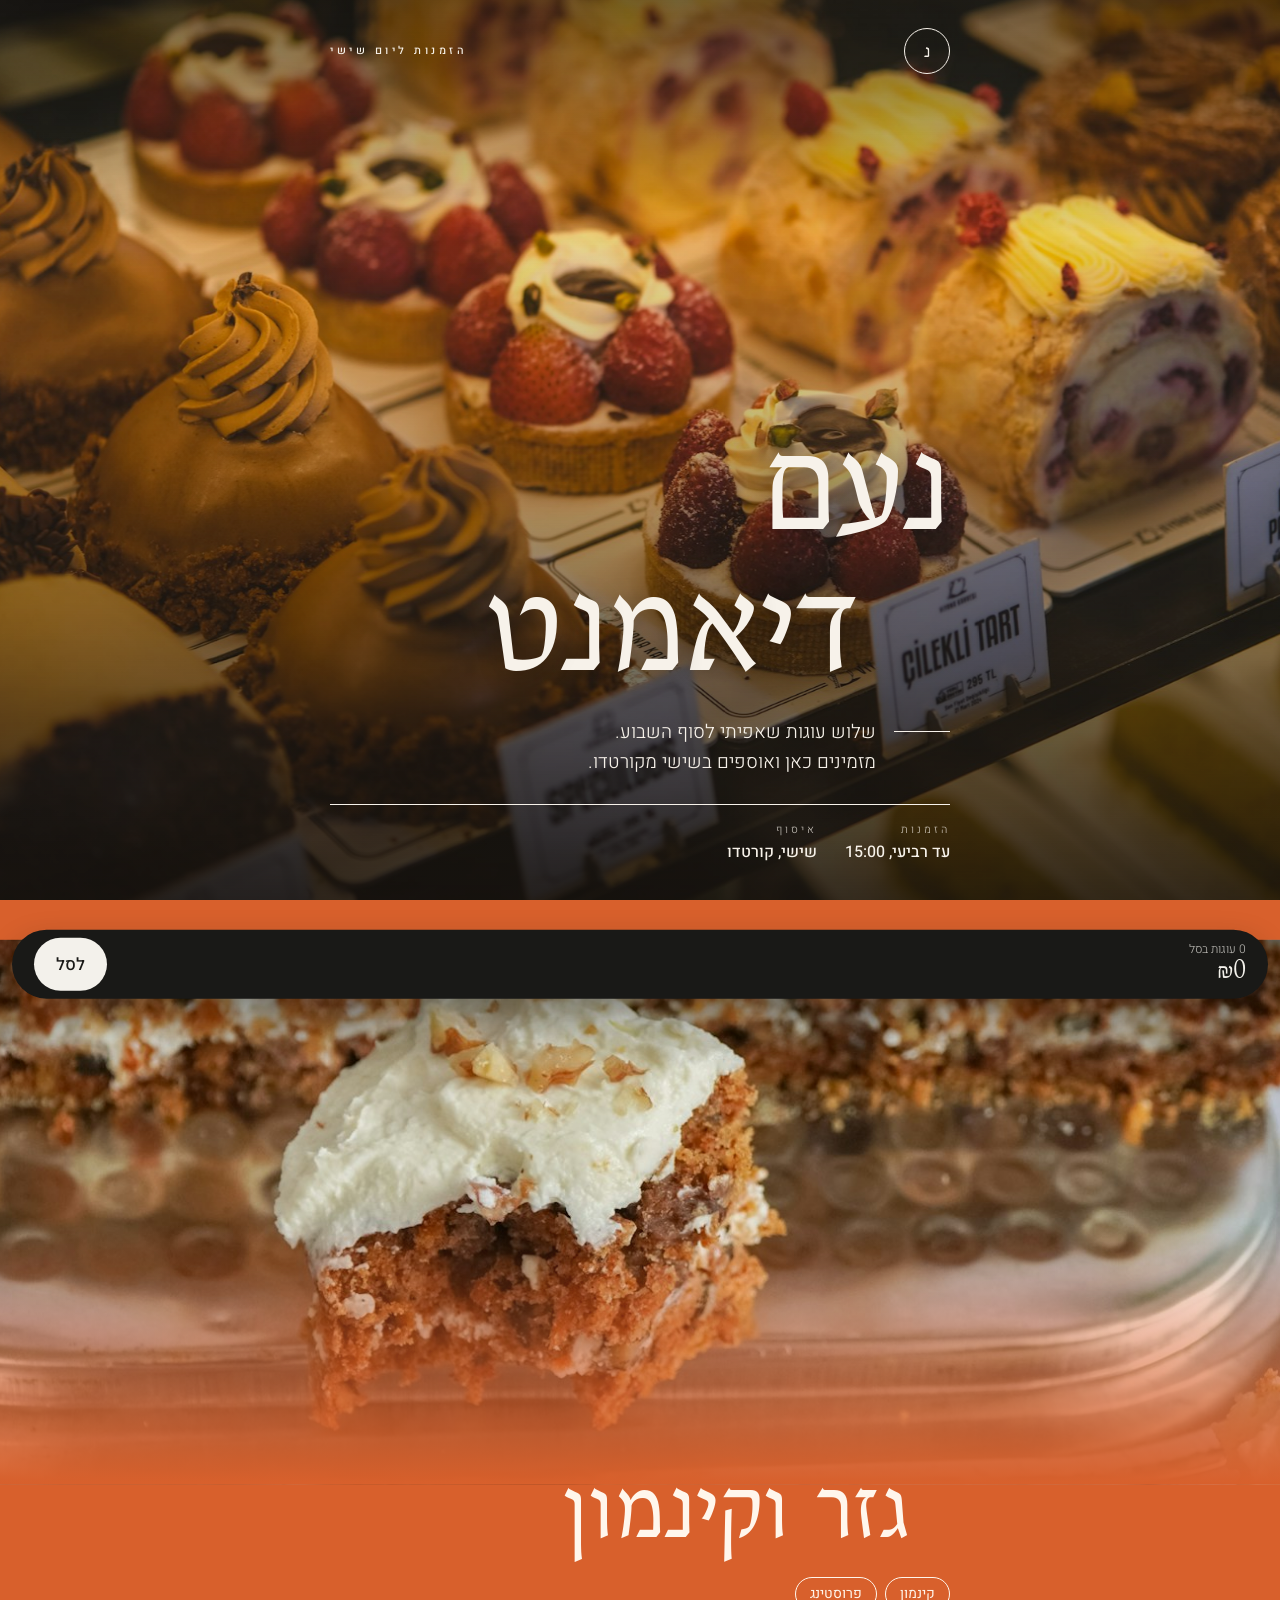
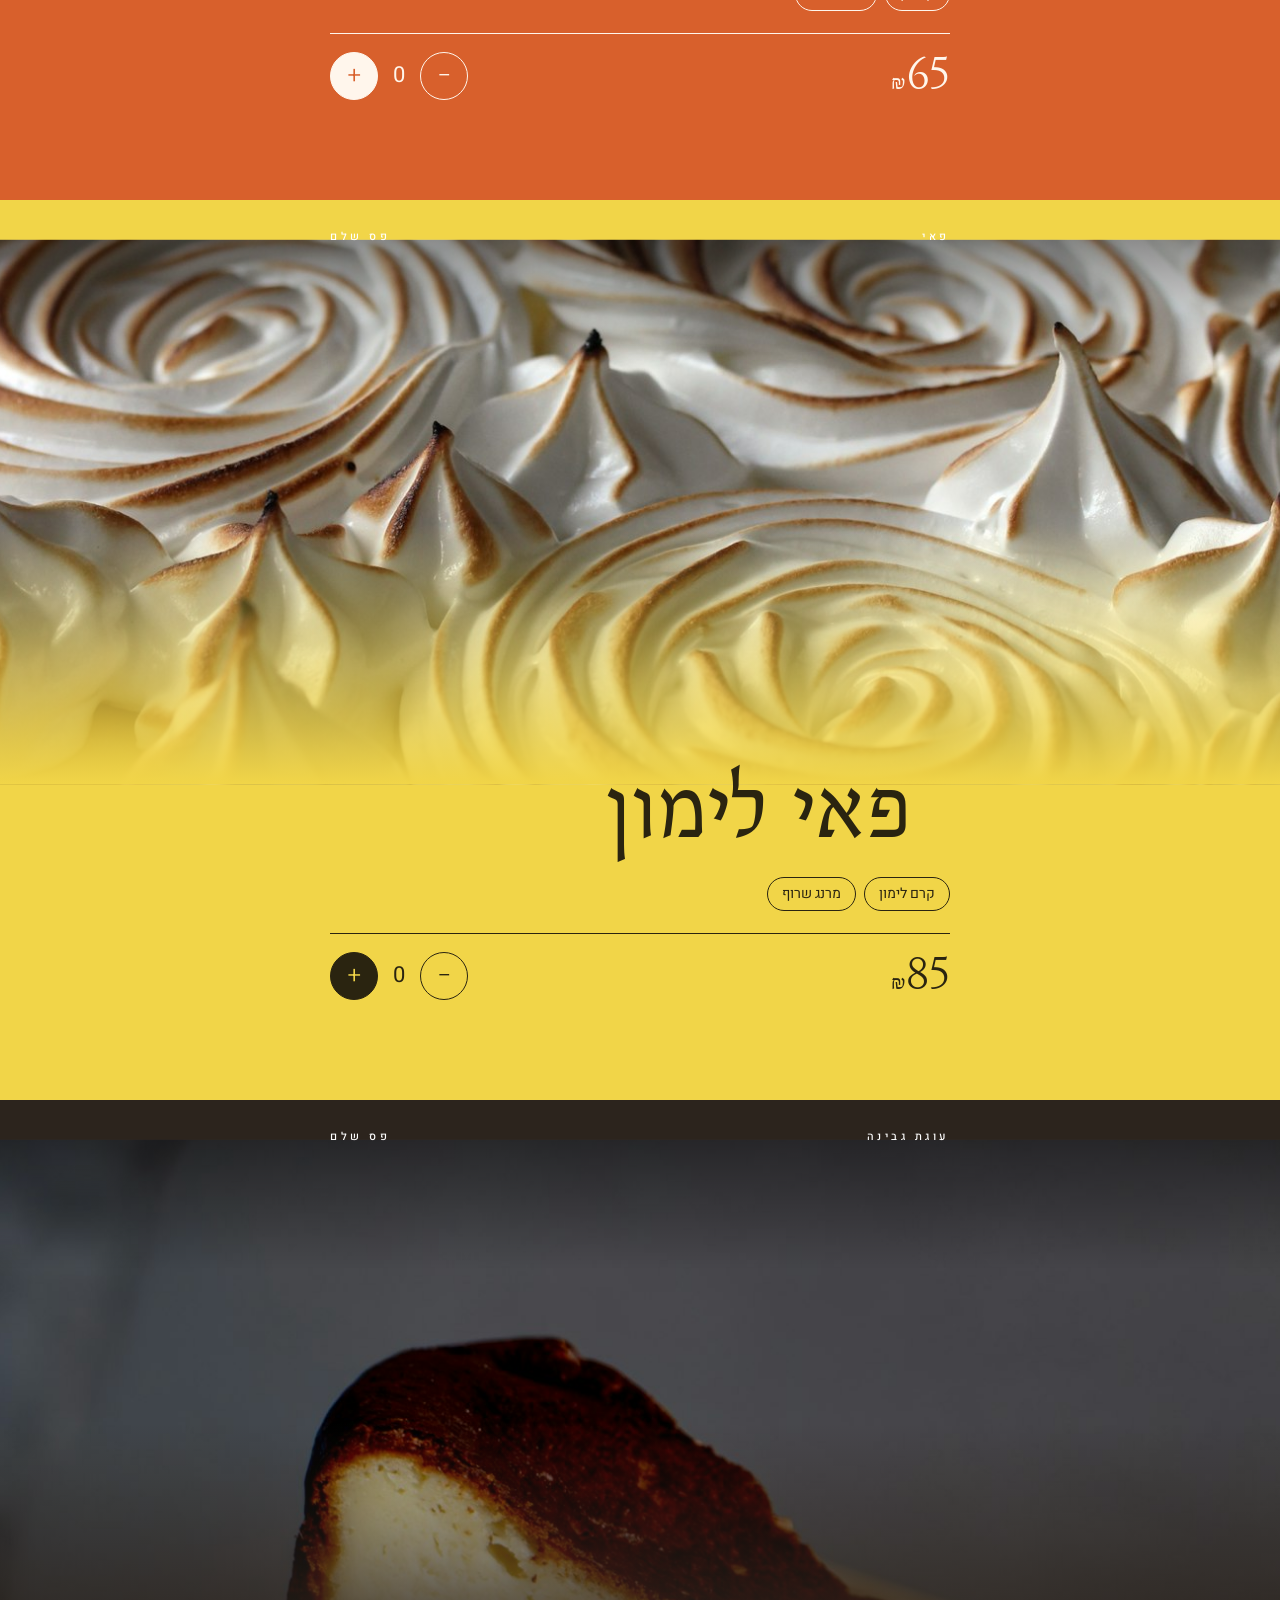
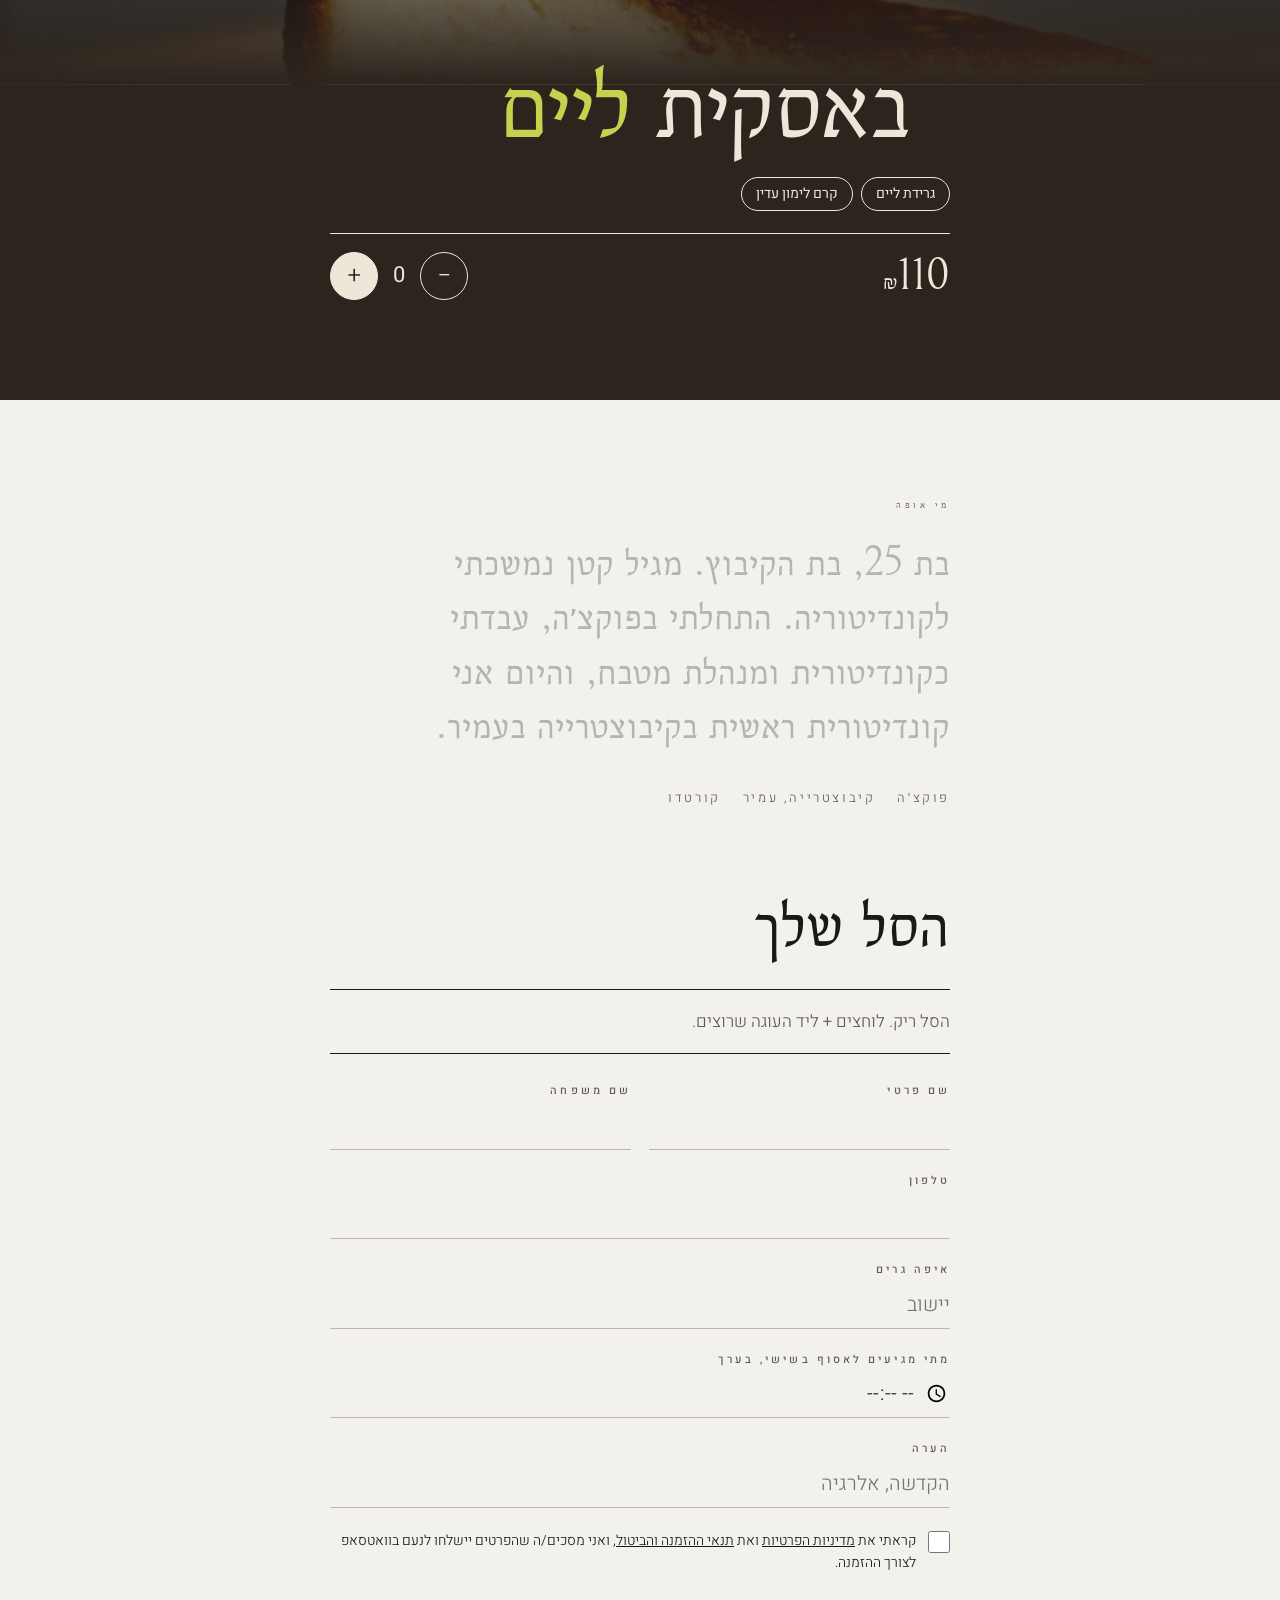
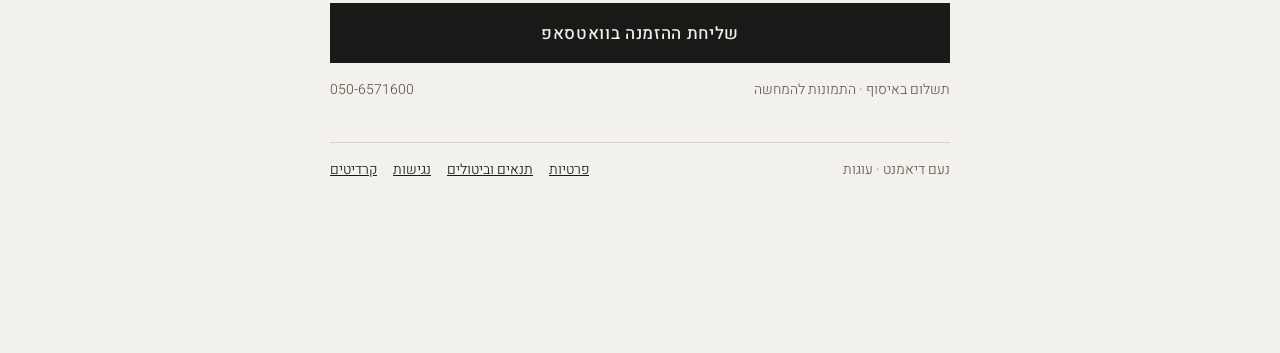
==== noam/index.html @ 09fce979 "Noam page: remove allergen line from the bottom Co-Authored-By: Claude Opus 5.5 <noreply@anthropic.c" ====
<!doctype html>
<html lang="he" dir="rtl">
<head>
<meta charset="utf-8">
<meta name="viewport" content="width=device-width,initial-scale=1,viewport-fit=cover">
<meta name="theme-color" content="#1e1a16">
<meta name="description" content="שלוש עוגות של נעם דיאמנט. מזמינים עד רביעי ב־15:00, אוספים בשישי מקורטדו.">
<meta property="og:title" content="נעם דיאמנט · הזמנות ליום שישי">
<meta property="og:description" content="שלוש עוגות. מזמינים עד רביעי ב־15:00, אוספים בשישי מקורטדו.">
<meta property="og:image" content="https://shahar1987.github.io/kvutzot/noam/og.jpg?v=2">
<meta property="og:type" content="website">
<meta property="og:locale" content="he_IL">
<title>נעם דיאמנט עוגות</title>
<link rel="stylesheet" href="fonts/fonts.css">
<style>
html,body{margin:0}
/* layout: four full-screen colour fields, one per cake, that stack over each other on scroll; a quiet paper frame around them */
:root{
  --paper:#f3f1eb; --ink:#191917; --soft:#5f5b54;
  --carrot:#d8602c; --cinnamon:#7b4127; --lemon:#f1d548; --basque:#2c241d; --lime:#c3d34f;
  --display:"Bellefair","Frank Ruhl Libre",Georgia,serif;
  --text:"Heebo","Assistant",system-ui,sans-serif;
  color-scheme:light;
}
*{box-sizing:border-box}
body{margin:0;background:var(--paper);color:var(--ink);font-family:var(--text);font-weight:300;font-size:17px;line-height:1.6;overflow-x:hidden}
.pad{padding-left:max(22px,env(safe-area-inset-left,0px));padding-right:max(22px,env(safe-area-inset-right,0px))}
.in{max-width:620px;margin:0 auto}
h1,h2,h3{font-family:var(--display);font-weight:400;margin:0;text-wrap:balance}
.label{font-size:11px;letter-spacing:.32em;font-weight:500}

/* top */
.top{display:flex;justify-content:space-between;align-items:center;padding-block:22px}
.mark{width:46px;height:46px;border-radius:50%;border:1px solid currentColor;display:grid;place-items:center;font-family:var(--display);font-size:22px;line-height:1;transform:rotate(calc(var(--hp,0)*-120deg))}

/* hero: full-screen vitrine photo that slowly zooms and darkens while the cakes slide over it */
.hero-wrap{position:sticky;top:0;height:100svh;overflow:hidden;background:#1e1a16;color:#f7f2ea}
.hero-bg{position:absolute;inset:0;background-size:cover;background-position:center;transform:scale(calc(1.06 + var(--hp,0)*.14));filter:brightness(calc(.92 - var(--hp,0)*.45))}
.hero-wrap::after{content:"";position:absolute;inset:0;background:linear-gradient(180deg,rgba(20,16,12,.55) 0,rgba(20,16,12,0) 26%,rgba(20,16,12,.15) 45%,rgba(20,16,12,.85) 100%)}
.hero-in{position:relative;z-index:1;height:100%;display:flex;flex-direction:column;justify-content:space-between;padding-block:max(6px,env(safe-area-inset-top,0px)) 34px}
.hero-in .in{width:100%}
.js .hero-bg{animation:settle 2.2s cubic-bezier(.2,.7,.1,1) both}
@keyframes settle{from{opacity:0}to{opacity:1}}
.hero{display:grid;gap:26px}
.name{text-shadow:0 2px 24px rgba(0,0,0,.3);font-size:clamp(84px,27vw,168px);line-height:.84;letter-spacing:-.02em}
.name>span{display:block}
.name>span:last-child{padding-right:.55em}
.js .name i{display:inline-block;font-style:normal;animation:rise 1s cubic-bezier(.2,.7,.1,1) both;animation-delay:calc(var(--i)*60ms + 150ms)}
@keyframes rise{from{transform:translateY(.5em);opacity:0}to{transform:none;opacity:1}}
.lede{display:grid;grid-template-columns:auto 1fr;gap:18px;align-items:start}
.lede .line{width:56px;height:1px;background:currentColor;margin-top:14px;transform-origin:right;transform:scaleX(calc(1 - var(--hp,0)))}
.lede p{margin:0;font-size:19px;max-width:28ch}
.facts{display:flex;gap:28px;flex-wrap:wrap;border-top:1px solid currentColor;padding-top:16px}
.facts div{display:grid;gap:2px}
.facts b{font-weight:500;font-size:16px}
.facts span{font-size:11px;letter-spacing:.28em;opacity:.75}

/* cake fields */
.field{position:sticky;top:0;min-height:100svh;overflow:hidden;display:flex;flex-direction:column;justify-content:flex-start;padding-block:max(28px,env(safe-area-inset-top,0px)) calc(100px + env(safe-area-inset-bottom,0px));color:var(--fg);background:var(--bg)}
.field .in{width:100%;position:relative;z-index:1}
.f1{--bg:var(--carrot);--fg:#fff6ec;--shape:#e98a4f}
.f2{--bg:var(--cinnamon);--fg:#f6e7d9;--shape:#93573a}
.f3{--bg:var(--lemon);--fg:#2a2410;--shape:#f7e47e}
.f4{--bg:var(--basque);--fg:#efe6da;--shape:#3c3128;--hi:var(--lime)}
.f-photo{position:absolute;inset:0 0 auto 0;height:56%;background-size:cover;background-position:center;transform:translateY(calc((1 - var(--sp,1))*60px)) scale(1.08)}
.f-photo::before{content:"";position:absolute;inset:0;background:linear-gradient(180deg,rgba(0,0,0,.45) 0,transparent 24%,transparent 52%,var(--bg) 100%)}
.disc{display:none;position:absolute;z-index:0;width:min(150vw,900px);aspect-ratio:1;border-radius:50%;left:-38%;bottom:-40%;
  background:conic-gradient(from calc(var(--sp,0)*90deg),var(--bg) 0 38deg,var(--shape) 0 360deg);transform:rotate(calc(var(--sp,0)*-40deg))}
.f-head{display:flex;justify-content:space-between;align-items:baseline}
.f-head .label{color:#fff}
.f-body{display:grid;gap:22px;margin-top:auto;padding-bottom:22px}
.f-body h3{font-size:clamp(58px,17vw,108px);line-height:.9;letter-spacing:-.015em;transform:translateX(calc((1 - var(--sp,1))*-40px))}
.f-body h3 em{font-style:normal;color:var(--hi,inherit)}
.tags{display:flex;flex-wrap:wrap;gap:8px;list-style:none;padding:0;margin:0}
.tags li{border:1px solid currentColor;border-radius:999px;padding:5px 14px;font-size:14px;font-weight:400}
.f-foot{display:flex;justify-content:space-between;align-items:center;gap:16px;border-top:1px solid currentColor;padding-top:18px}
.price{font-family:var(--display);font-size:46px;line-height:1;font-variant-numeric:tabular-nums}
.price small{font-size:.5em;margin-left:2px}
.qty{display:flex;align-items:center;gap:6px}
.qty button{width:48px;height:48px;border-radius:50%;border:1px solid currentColor;background:transparent;color:inherit;font:300 24px/1 var(--text);cursor:pointer;transition:transform .15s}
.qty button:active{transform:scale(.92)}
.qty button.add{background:var(--fg);color:var(--bg);border-color:var(--fg)}
.qty output{min-width:30px;text-align:center;font-size:22px;font-weight:400;font-variant-numeric:tabular-nums}

/* about */
.about{position:relative;z-index:2;background:var(--paper);padding-block:96px 40px}
.about .label{color:var(--soft)}
.about p{font-family:var(--display);font-size:clamp(28px,7.6vw,42px);line-height:1.3;margin:22px 0 0}
.about .w{opacity:var(--o,1);transition:opacity .2s}
.places{display:flex;flex-wrap:wrap;gap:6px 22px;margin-top:34px;font-size:13px;letter-spacing:.2em;color:var(--soft)}

/* order */
.order{position:relative;z-index:2;background:var(--paper);padding-block:40px 170px}
.order h2{font-size:clamp(44px,12vw,72px);line-height:1}
.receipt{margin:28px 0;border-top:1px solid var(--ink);border-bottom:1px solid var(--ink);padding-block:10px;display:grid}
.receipt .r{display:flex;justify-content:space-between;padding-block:8px;font-variant-numeric:tabular-nums}
.receipt .empty{color:var(--soft);padding-block:8px}
.receipt .tot{border-top:1px dashed #bcb7ad;margin-top:6px;padding-top:12px;font-weight:500}
.fields{display:grid;gap:22px}
.fields label{display:grid;gap:2px;font-size:11px;letter-spacing:.28em;color:var(--soft);font-weight:500}
.fields input{height:48px;border:0;border-bottom:1px solid #bcb7ad;background:none;font:300 20px var(--text);color:var(--ink);padding:0;border-radius:0}
.fields input:focus{outline:none;border-bottom-color:var(--ink)}
.two{display:grid;grid-template-columns:1fr 1fr;gap:18px}
.two label{min-width:0}.two input{width:100%}
.fields input[type=tel],.fields input[type=time]{text-align:right}
.fields input.bad{border-bottom-color:#b3261e}
.fields label.ok{display:flex;gap:12px;align-items:flex-start;letter-spacing:0;font-size:14px;font-weight:300;color:var(--ink);line-height:1.55}
.fields label.ok input{width:22px;height:22px;margin:1px 0 0;flex:none;accent-color:var(--ink)}
.fields label.ok.bad span{color:#b3261e}
.fields label.ok a{color:inherit}
.err{margin:22px 0 0;color:#b3261e;font-size:15px;font-weight:400}
.receipt .r{align-items:center;gap:12px}
.receipt .r .nm{flex:1}
.mini{display:flex;align-items:center;gap:2px}
.mini button{width:36px;height:36px;border-radius:50%;border:1px solid #bcb7ad;background:none;color:var(--ink);font:300 18px/1 var(--text);cursor:pointer}
.mini span{min-width:22px;text-align:center}
.receipt .r .ln{min-width:52px;text-align:left}
.cta{margin-top:30px;display:flex;align-items:center;justify-content:center;height:60px;background:var(--ink);color:var(--paper);text-decoration:none;font-weight:500;font-size:17px;letter-spacing:.04em}
.fine{margin-top:16px;font-size:14px;color:var(--soft);display:flex;justify-content:space-between;gap:12px;flex-wrap:wrap}

.legal{margin-top:40px;padding-top:16px;border-top:1px solid #d6d2c9;display:flex;flex-wrap:wrap;justify-content:space-between;gap:10px;font-size:14px;color:var(--soft)}
.legal nav{display:flex;flex-wrap:wrap;gap:4px 16px}
.legal a{color:var(--ink);min-height:24px}
/* floating bar */
.bar{position:fixed;z-index:5;left:max(12px,env(safe-area-inset-left,0px));right:max(12px,env(safe-area-inset-right,0px));bottom:calc(12px + env(safe-area-inset-bottom,0px));
  background:var(--ink);color:var(--paper);border-radius:999px;display:flex;align-items:center;justify-content:space-between;padding:8px 8px 8px 22px;
  transform:translateY(160%);transition:transform .5s cubic-bezier(.2,.7,.1,1);box-shadow:0 12px 30px rgba(25,25,23,.25)}
.bar.on{transform:none}
.bar .s{display:grid;line-height:1.15;padding-right:14px}
.bar .s small{font-size:12px;opacity:.7}
.bar .s b{font-family:var(--display);font-weight:400;font-size:26px;font-variant-numeric:tabular-nums}
.bar a{background:var(--paper);color:var(--ink);text-decoration:none;font-weight:500;padding:13px 22px;border-radius:999px}
button:focus-visible,input:focus-visible,a:focus-visible{outline:2px solid currentColor;outline-offset:3px}
@media (prefers-reduced-motion:reduce){
  .js .name i,.js .hero-bg{animation:none}.mark,.hero-bg,.f-photo,.f-body h3,.lede .line{transform:none!important}.about .w{opacity:1!important}.bar{transition:none}
}
</style>

</head>
<body>
<header class="hero-wrap">
  <div class="hero-bg" role="img" aria-label="ויטרינה של עוגות" style="background-image:url('img/vitrine.jpg')"></div>
  <div class="pad hero-in">
    <div class="in top"><span class="mark" aria-hidden="true">נ</span><span class="label">הזמנות ליום שישי</span></div>
    <div class="in hero">
      <h1 class="name" aria-label="נעם דיאמנט"><span aria-hidden="true">נעם</span><span aria-hidden="true">דיאמנט</span></h1>
      <div class="lede"><span class="line"></span><p>שלוש עוגות שאפיתי לסוף השבוע. מזמינים כאן ואוספים בשישי מקורטדו.</p></div>
      <div class="facts">
        <div><span>הזמנות</span><b>עד רביעי, 15:00</b></div>
        <div><span>איסוף</span><b>שישי, קורטדו</b></div>
      </div>
    </div>
  </div>
</header>

<main id="cakes"></main>

<section class="about pad" aria-labelledby="ah">
  <div class="in">
    <h2 class="label" id="ah">מי אופה</h2>
    <p id="bio">בת 25, בת הקיבוץ. מגיל קטן נמשכתי לקונדיטוריה. התחלתי בפוקצ׳ה, עבדתי כקונדיטורית ומנהלת מטבח, והיום אני קונדיטורית ראשית בקיבוצטרייה בעמיר.</p>
    <div class="places"><span>פוקצ׳ה</span><span>קיבוצטרייה, עמיר</span><span>קורטדו</span></div>
  </div>
</section>

<section class="order pad" aria-labelledby="oh">
  <div class="in">
    <h2 id="oh">הסל שלך</h2>
    <div class="receipt" id="receipt"></div>
    <form class="fields" id="f" novalidate>
      <div class="two">
        <label for="fn">שם פרטי<input id="fn" autocomplete="given-name" required></label>
        <label for="ln">שם משפחה<input id="ln" autocomplete="family-name" required></label>
      </div>
      <label for="ph">טלפון<input id="ph" type="tel" inputmode="tel" autocomplete="tel" dir="ltr" required></label>
      <label for="ct">איפה גרים<input id="ct" autocomplete="address-level2" placeholder="יישוב" required></label>
      <label for="tm">מתי מגיעים לאסוף בשישי, בערך<input id="tm" type="time" step="900" required></label>
      <label for="nt">הערה<input id="nt" placeholder="הקדשה, אלרגיה"></label>
      <label class="ok" for="ag"><input id="ag" type="checkbox" required><span>קראתי את <a href="legal.html#privacy" target="_blank">מדיניות הפרטיות</a> ואת <a href="legal.html#terms" target="_blank">תנאי ההזמנה והביטול</a>, ואני מסכים/ה שהפרטים יישלחו לנעם בוואטסאפ לצורך ההזמנה.</span></label>
    </form>
    <p class="err" id="err" role="alert" hidden></p>
    <a class="cta" id="cta" href="https://wa.me/972506571600" target="_blank" rel="noopener">שליחת ההזמנה בוואטסאפ</a>
    <div class="fine"><span>תשלום באיסוף · התמונות להמחשה</span><span dir="ltr">050-6571600</span></div>
    <footer class="legal"><span>נעם דיאמנט · עוגות</span><nav aria-label="מידע משפטי"><a href="legal.html#privacy">פרטיות</a><a href="legal.html#terms">תנאים וביטולים</a><a href="legal.html#access">נגישות</a><a href="legal.html#credits">קרדיטים</a></nav></footer>
  </div>
</section>

<div class="bar" id="bar" aria-live="polite">
  <div class="s"><small id="cnt"></small><b id="sum">₪0</b></div>
  <a href="#oh">לסל</a>
</div>

<script>
document.documentElement.classList.add('js');
const menu=[
  {id:'c1',cls:'f1',kind:'עוגת גזר',name:'גזר <em>וקינמון</em>',plain:'פס גזר וקינמון',tags:['קינמון','פרוסטינג'],price:65,img:'img/carrot.jpg'},
  {id:'c3',cls:'f3',kind:'פאי',name:'פאי <em>לימון</em>',plain:'פס פאי לימון',tags:['קרם לימון','מרנג שרוף'],price:85,img:'img/lemon.jpg'},
  {id:'c4',cls:'f4',kind:'עוגת גבינה',name:'באסקית <em>ליים</em>',plain:'פס באסקית',tags:['גרידת ליים','קרם לימון עדין'],price:110,img:'img/basque.jpg'}
];
const q=Object.fromEntries(menu.map(m=>[m.id,0]));
const main=document.getElementById('cakes');
menu.forEach(m=>{
  const s=document.createElement('section');s.className='field pad '+m.cls;s.setAttribute('aria-label',m.plain);
  s.innerHTML=`<div class="f-photo" aria-hidden="true" style="background-image:url('${m.img}')"></div>
  <div class="in f-head"><span class="label">${m.kind}</span><span class="label">פס שלם</span></div>
  <div class="in f-body"><h3>${m.name}</h3><ul class="tags">${m.tags.map(t=>`<li>${t}</li>`).join('')}</ul></div>
  <div class="in f-foot"><span class="price"><small>₪</small>${m.price}</span>
    <div class="qty"><button type="button" aria-label="פחות ${m.plain}">−</button><output aria-label="כמות">0</output><button type="button" class="add" aria-label="עוד ${m.plain}">+</button></div></div>`;
  const [minus,plus]=s.querySelectorAll('button'),out=s.querySelector('output');
  minus.onclick=()=>{q[m.id]=Math.max(0,q[m.id]-1);out.value=q[m.id];update()};
  plus.onclick=()=>{q[m.id]++;out.value=q[m.id];update()};
  main.appendChild(s);
});
const $=id=>document.getElementById(id);
const req=['fn','ln','ph','ct','tm'].map($),nt=$('nt'),outs={};
document.querySelectorAll('.field').forEach((f,i)=>outs[menu[i].id]=f.querySelector('output'));
$('f').addEventListener('submit',e=>e.preventDefault());
[...req,nt].forEach(i=>i.addEventListener('input',()=>{i.classList.remove('bad');$('err').hidden=true;update()}));
$('receipt').addEventListener('click',e=>{const b=e.target.closest('button[data-id]');if(!b)return;
  const id=b.dataset.id;q[id]=Math.max(0,q[id]+(+b.dataset.d));update()});
let nearOrder=false,ticking=false;
function update(){
  menu.forEach(m=>outs[m.id].value=q[m.id]);
  const picked=menu.filter(m=>q[m.id]);
  const total=picked.reduce((s,m)=>s+m.price*q[m.id],0),count=picked.reduce((s,m)=>s+q[m.id],0);
  $('receipt').innerHTML=picked.length
    ?picked.map(m=>`<div class="r"><span class="nm">${m.plain}</span><span class="mini"><button type="button" data-id="${m.id}" data-d="-1" aria-label="פחות ${m.plain}">−</button><span>${q[m.id]}</span><button type="button" data-id="${m.id}" data-d="1" aria-label="עוד ${m.plain}">+</button></span><span class="ln">₪${m.price*q[m.id]}</span></div>`).join('')+`<div class="r tot"><span class="nm">סה״כ</span><span class="ln">₪${total}</span></div>`
    :'<div class="empty">הסל ריק. לוחצים + ליד העוגה שרוצים.</div>';
  const [fn,ln,ph,ct,tm]=req.map(i=>i.value.trim());
  const msg=['היי נעם, אשמח להזמין:',...picked.map(m=>`${q[m.id]} × ${m.plain} (₪${m.price*q[m.id]})`),`סה״כ ₪${total}`,'',`שם: ${fn} ${ln}`,`טלפון: ${ph}`,`גר/ה ב: ${ct}`,`מגיע/ה לאסוף בשישי בסביבות ${tm}`,nt.value?`הערה: ${nt.value}`:null].filter(x=>x!==null).join('\n');
  $('cta').href='https://wa.me/972506571600?text='+encodeURIComponent(msg);
  $('sum').textContent='₪'+total;
  $('cnt').textContent=count===1?'עוגה אחת בסל':count+' עוגות בסל';
  $('bar').classList.toggle('on',total>0&&!nearOrder);
}
$('ag').addEventListener('change',()=>{$('ag').parentElement.classList.remove('bad');$('err').hidden=true});
$('cta').addEventListener('click',e=>{
  const missing=req.filter(i=>!i.value.trim()||(i.id==='ph'&&i.value.replace(/\D/g,'').length<9));
  const noAgree=!$('ag').checked;$('ag').parentElement.classList.toggle('bad',noAgree);
  missing.forEach(i=>i.classList.add('bad'));
  const empty=!menu.some(m=>q[m.id]);
  if(empty||missing.length||noAgree){e.preventDefault();
    $('err').textContent=empty?'הסל ריק. בוחרים עוגה למעלה ואז שולחים.':missing.length?'חסרים פרטים: '+missing.map(i=>i.parentElement.firstChild.textContent.trim()).join(', ')+'.':'צריך לסמן את האישור לפני השליחה.';
    $('err').hidden=false;const tgt=empty?$('receipt'):missing[0]||$('ag');tgt.scrollIntoView({block:'center'});if(!empty)tgt.focus({preventScroll:true});}
  else $('err').hidden=true;
});
// letters
document.querySelectorAll('.name>span').forEach((s,j)=>{s.innerHTML=[...s.textContent].map((c,i)=>`<i style="--i:${i+j*3}">${c}</i>`).join('')});
// bio words
const bio=document.getElementById('bio');
bio.innerHTML=bio.textContent.split(' ').map(w=>`<span class="w">${w}</span>`).join(' ');
const words=[...bio.querySelectorAll('.w')],fields=[...document.querySelectorAll('.field')],orderEl=document.querySelector('.order'),root=document.documentElement;
function frame(){
  ticking=false;const vh=innerHeight;
  root.style.setProperty('--hp',Math.min(1,scrollY/vh).toFixed(3));
  // --sp: 0 while a field is still coming up from below, 1 once it has landed at the top
  fields.forEach(f=>{const t=f.getBoundingClientRect().top;f.style.setProperty('--sp',Math.min(1,Math.max(0,1-t/vh)).toFixed(3))});
  words.forEach(w=>{const d=Math.abs(w.getBoundingClientRect().top-vh*.5)/(vh*.5);w.style.setProperty('--o',Math.max(.28,1-d*.8).toFixed(2))});
  const was=nearOrder;nearOrder=orderEl.getBoundingClientRect().top<vh*.75;if(was!==nearOrder)update();
}
addEventListener('scroll',()=>{if(!ticking){ticking=true;requestAnimationFrame(frame)}},{passive:true});
addEventListener('resize',frame);
update();frame();
</script>

</body>
</html>
---- noam/fonts/fonts.css ----
/* bellefair-hebrew-400-normal */
@font-face {
  font-family: Bellefair;
  font-style: normal;
  font-display: swap;
  font-weight: 400;
  src: url(bellefair-hebrew-400-normal.woff2) format('woff2');
  unicode-range: U+0307-0308,U+0590-05FF,U+200C-2010,U+20AA,U+25CC,U+FB1D-FB4F;
}
/* bellefair-latin-ext-400-normal */
@font-face {
  font-family: Bellefair;
  font-style: normal;
  font-display: swap;
  font-weight: 400;
  src: url(bellefair-latin-ext-400-normal.woff2) format('woff2');
  unicode-range: U+0100-02BA,U+02BD-02C5,U+02C7-02CC,U+02CE-02D7,U+02DD-02FF,U+0304,U+0308,U+0329,U+1D00-1DBF,U+1E00-1E9F,U+1EF2-1EFF,U+2020,U+20A0-20AB,U+20AD-20C0,U+2113,U+2C60-2C7F,U+A720-A7FF;
}
/* bellefair-latin-400-normal */
@font-face {
  font-family: Bellefair;
  font-style: normal;
  font-display: swap;
  font-weight: 400;
  src: url(bellefair-latin-400-normal.woff2) format('woff2');
  unicode-range: U+0000-00FF,U+0131,U+0152-0153,U+02BB-02BC,U+02C6,U+02DA,U+02DC,U+0304,U+0308,U+0329,U+2000-206F,U+20AC,U+2122,U+2191,U+2193,U+2212,U+2215,U+FEFF,U+FFFD;
}
/* heebo-hebrew-300-normal */
@font-face {
  font-family: Heebo;
  font-style: normal;
  font-display: swap;
  font-weight: 300;
  src: url(heebo-hebrew-300-normal.woff2) format('woff2');
  unicode-range: U+0307-0308,U+0590-05FF,U+200C-2010,U+20AA,U+25CC,U+FB1D-FB4F;
}
/* heebo-latin-ext-300-normal */
@font-face {
  font-family: Heebo;
  font-style: normal;
  font-display: swap;
  font-weight: 300;
  src: url(heebo-latin-ext-300-normal.woff2) format('woff2');
  unicode-range: U+0100-02BA,U+02BD-02C5,U+02C7-02CC,U+02CE-02D7,U+02DD-02FF,U+0304,U+0308,U+0329,U+1D00-1DBF,U+1E00-1E9F,U+1EF2-1EFF,U+2020,U+20A0-20AB,U+20AD-20C0,U+2113,U+2C60-2C7F,U+A720-A7FF;
}
/* heebo-latin-300-normal */
@font-face {
  font-family: Heebo;
  font-style: normal;
  font-display: swap;
  font-weight: 300;
  src: url(heebo-latin-300-normal.woff2) format('woff2');
  unicode-range: U+0000-00FF,U+0131,U+0152-0153,U+02BB-02BC,U+02C6,U+02DA,U+02DC,U+0304,U+0308,U+0329,U+2000-206F,U+20AC,U+2122,U+2191,U+2193,U+2212,U+2215,U+FEFF,U+FFFD;
}
/* heebo-hebrew-400-normal */
@font-face {
  font-family: Heebo;
  font-style: normal;
  font-display: swap;
  font-weight: 400;
  src: url(heebo-hebrew-400-normal.woff2) format('woff2');
  unicode-range: U+0307-0308,U+0590-05FF,U+200C-2010,U+20AA,U+25CC,U+FB1D-FB4F;
}
/* heebo-latin-ext-400-normal */
@font-face {
  font-family: Heebo;
  font-style: normal;
  font-display: swap;
  font-weight: 400;
  src: url(heebo-latin-ext-400-normal.woff2) format('woff2');
  unicode-range: U+0100-02BA,U+02BD-02C5,U+02C7-02CC,U+02CE-02D7,U+02DD-02FF,U+0304,U+0308,U+0329,U+1D00-1DBF,U+1E00-1E9F,U+1EF2-1EFF,U+2020,U+20A0-20AB,U+20AD-20C0,U+2113,U+2C60-2C7F,U+A720-A7FF;
}
/* heebo-latin-400-normal */
@font-face {
  font-family: Heebo;
  font-style: normal;
  font-display: swap;
  font-weight: 400;
  src: url(heebo-latin-400-normal.woff2) format('woff2');
  unicode-range: U+0000-00FF,U+0131,U+0152-0153,U+02BB-02BC,U+02C6,U+02DA,U+02DC,U+0304,U+0308,U+0329,U+2000-206F,U+20AC,U+2122,U+2191,U+2193,U+2212,U+2215,U+FEFF,U+FFFD;
}
/* heebo-hebrew-500-normal */
@font-face {
  font-family: Heebo;
  font-style: normal;
  font-display: swap;
  font-weight: 500;
  src: url(heebo-hebrew-500-normal.woff2) format('woff2');
  unicode-range: U+0307-0308,U+0590-05FF,U+200C-2010,U+20AA,U+25CC,U+FB1D-FB4F;
}
/* heebo-latin-ext-500-normal */
@font-face {
  font-family: Heebo;
  font-style: normal;
  font-display: swap;
  font-weight: 500;
  src: url(heebo-latin-ext-500-normal.woff2) format('woff2');
  unicode-range: U+0100-02BA,U+02BD-02C5,U+02C7-02CC,U+02CE-02D7,U+02DD-02FF,U+0304,U+0308,U+0329,U+1D00-1DBF,U+1E00-1E9F,U+1EF2-1EFF,U+2020,U+20A0-20AB,U+20AD-20C0,U+2113,U+2C60-2C7F,U+A720-A7FF;
}
/* heebo-latin-500-normal */
@font-face {
  font-family: Heebo;
  font-style: normal;
  font-display: swap;
  font-weight: 500;
  src: url(heebo-latin-500-normal.woff2) format('woff2');
  unicode-range: U+0000-00FF,U+0131,U+0152-0153,U+02BB-02BC,U+02C6,U+02DA,U+02DC,U+0304,U+0308,U+0329,U+2000-206F,U+20AC,U+2122,U+2191,U+2193,U+2212,U+2215,U+FEFF,U+FFFD;
}
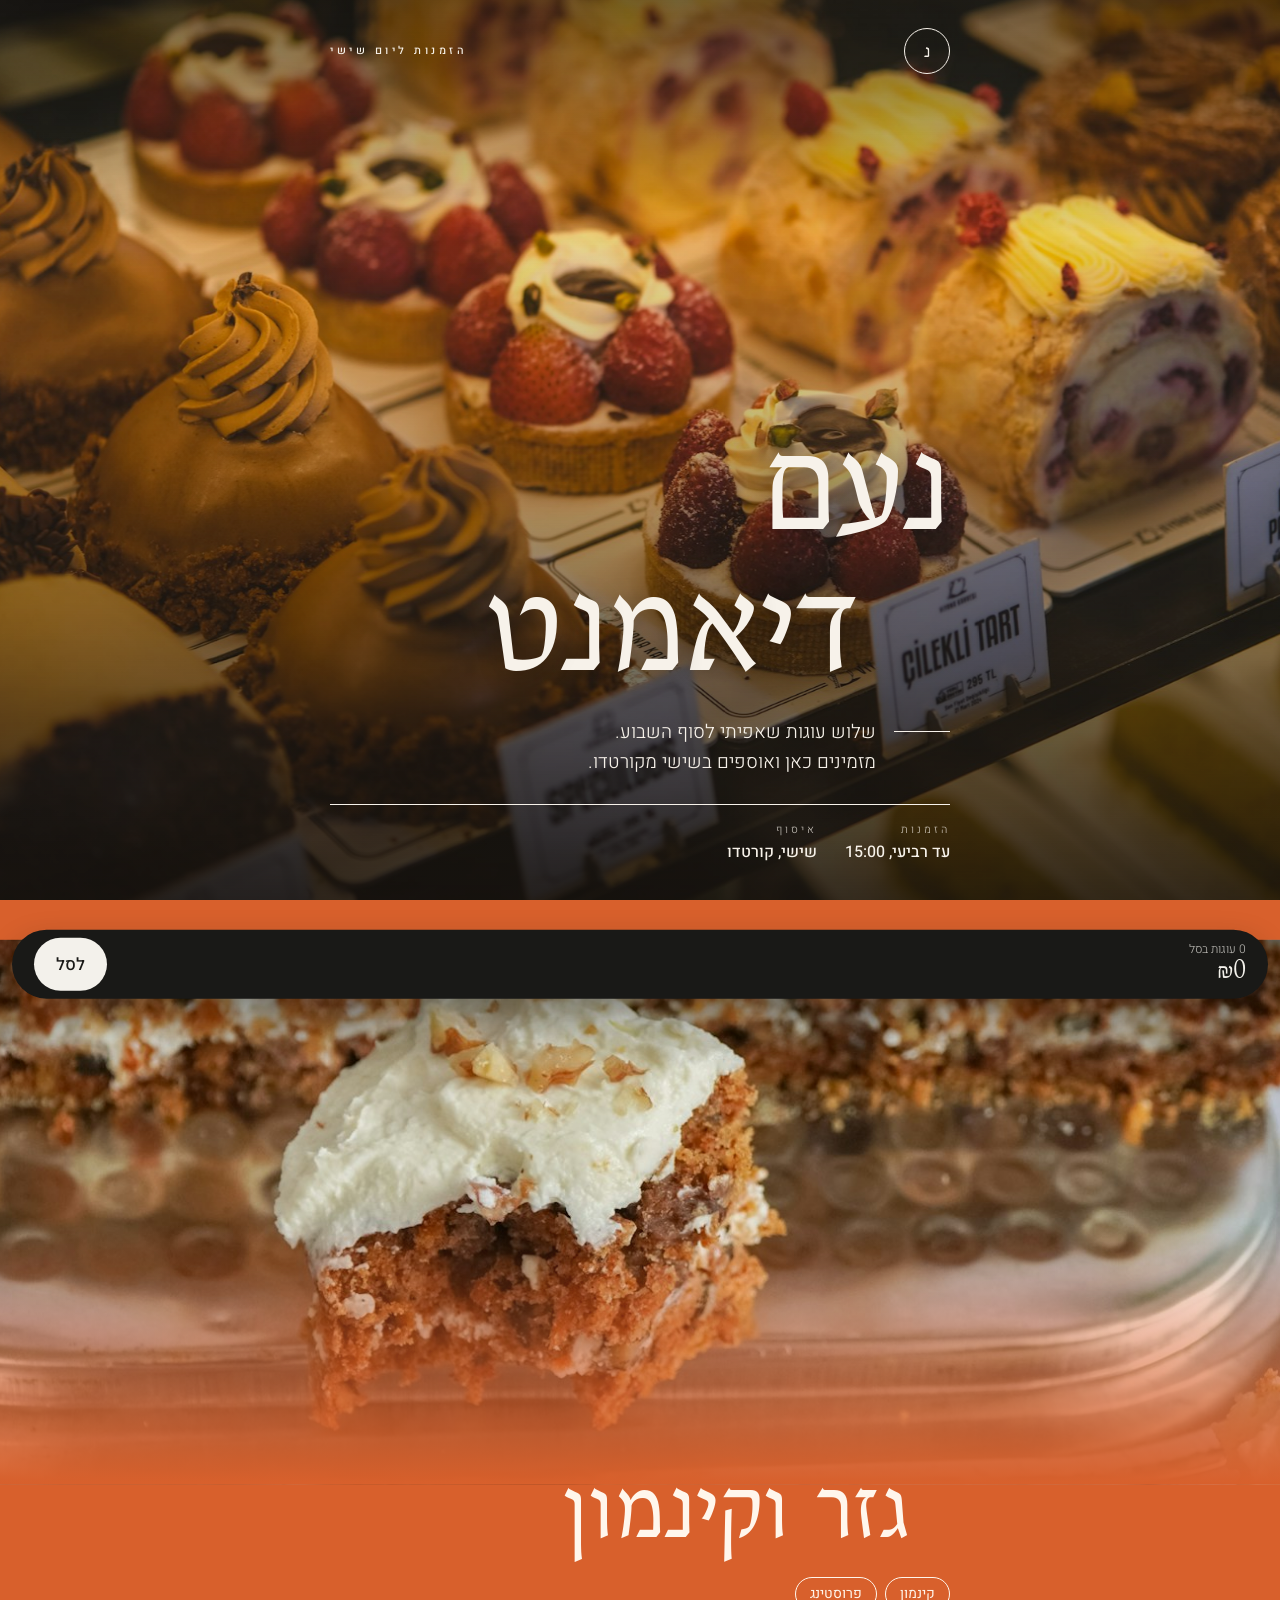
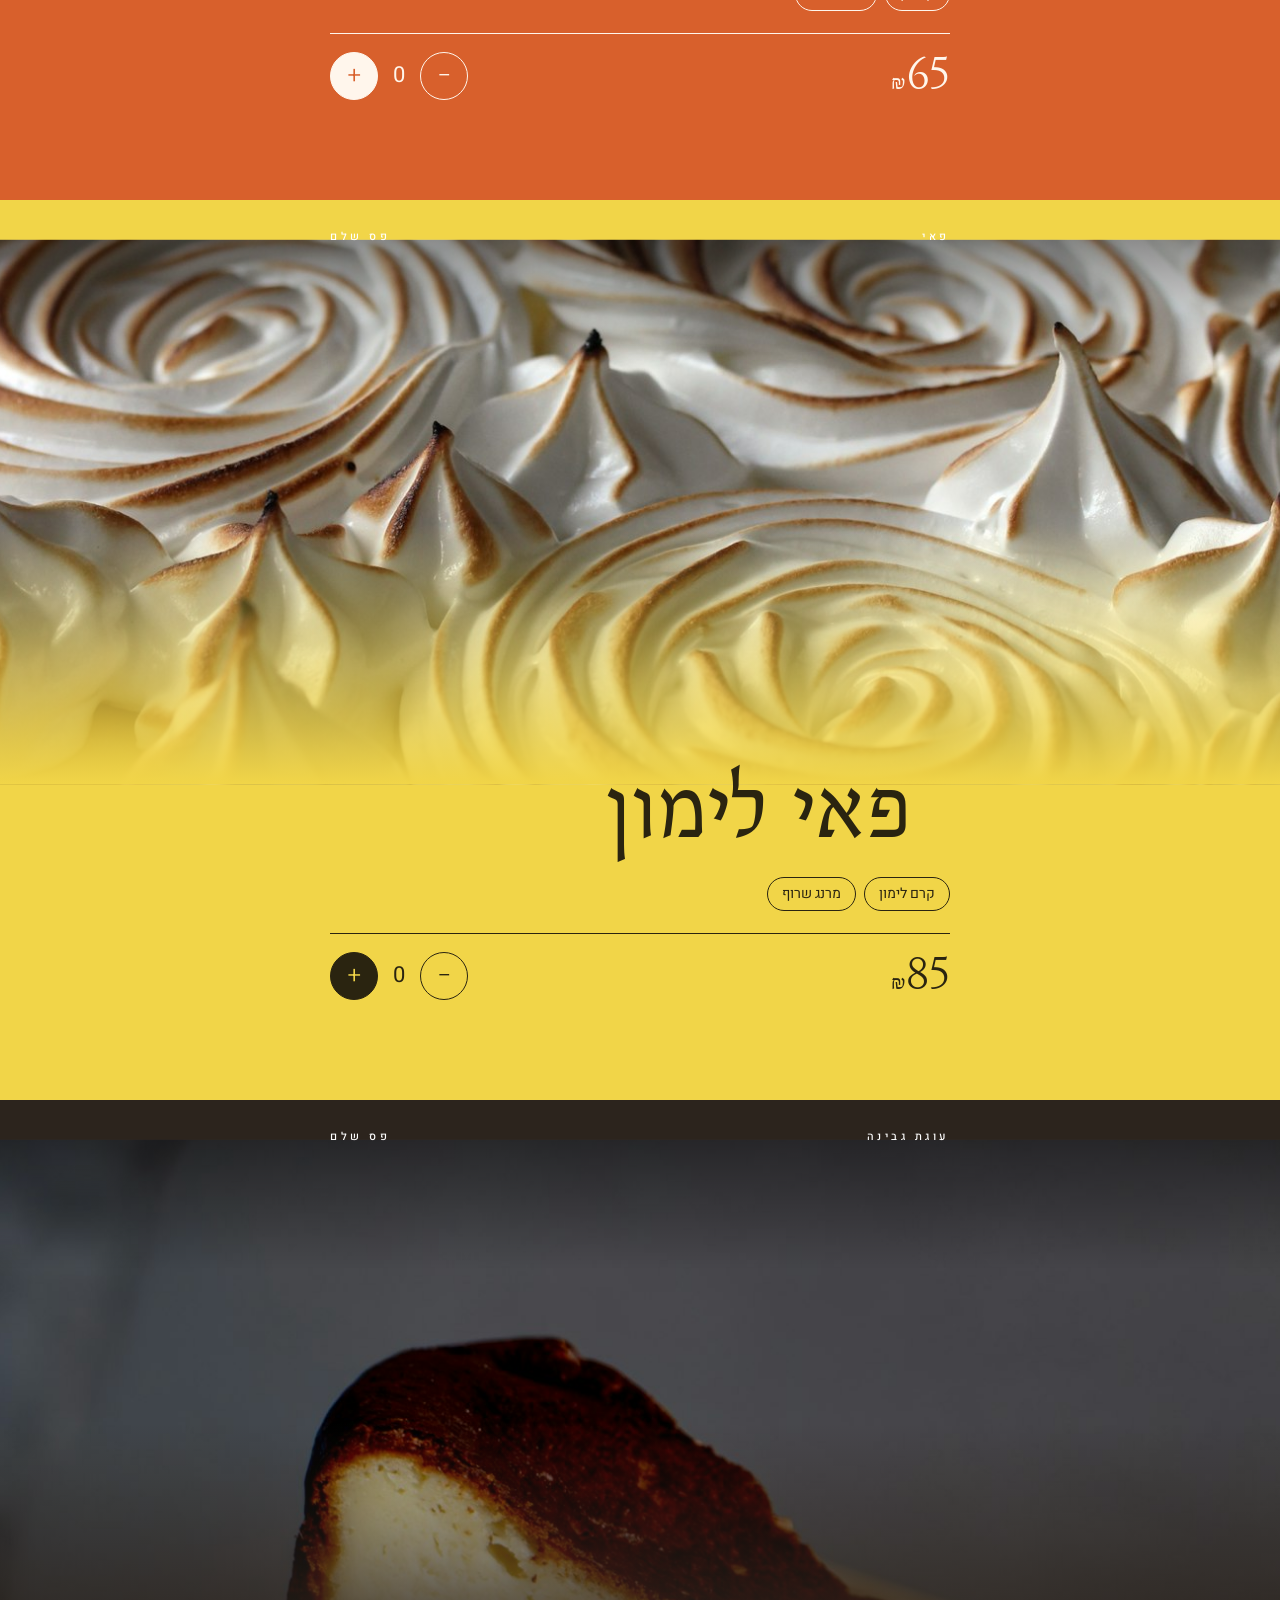
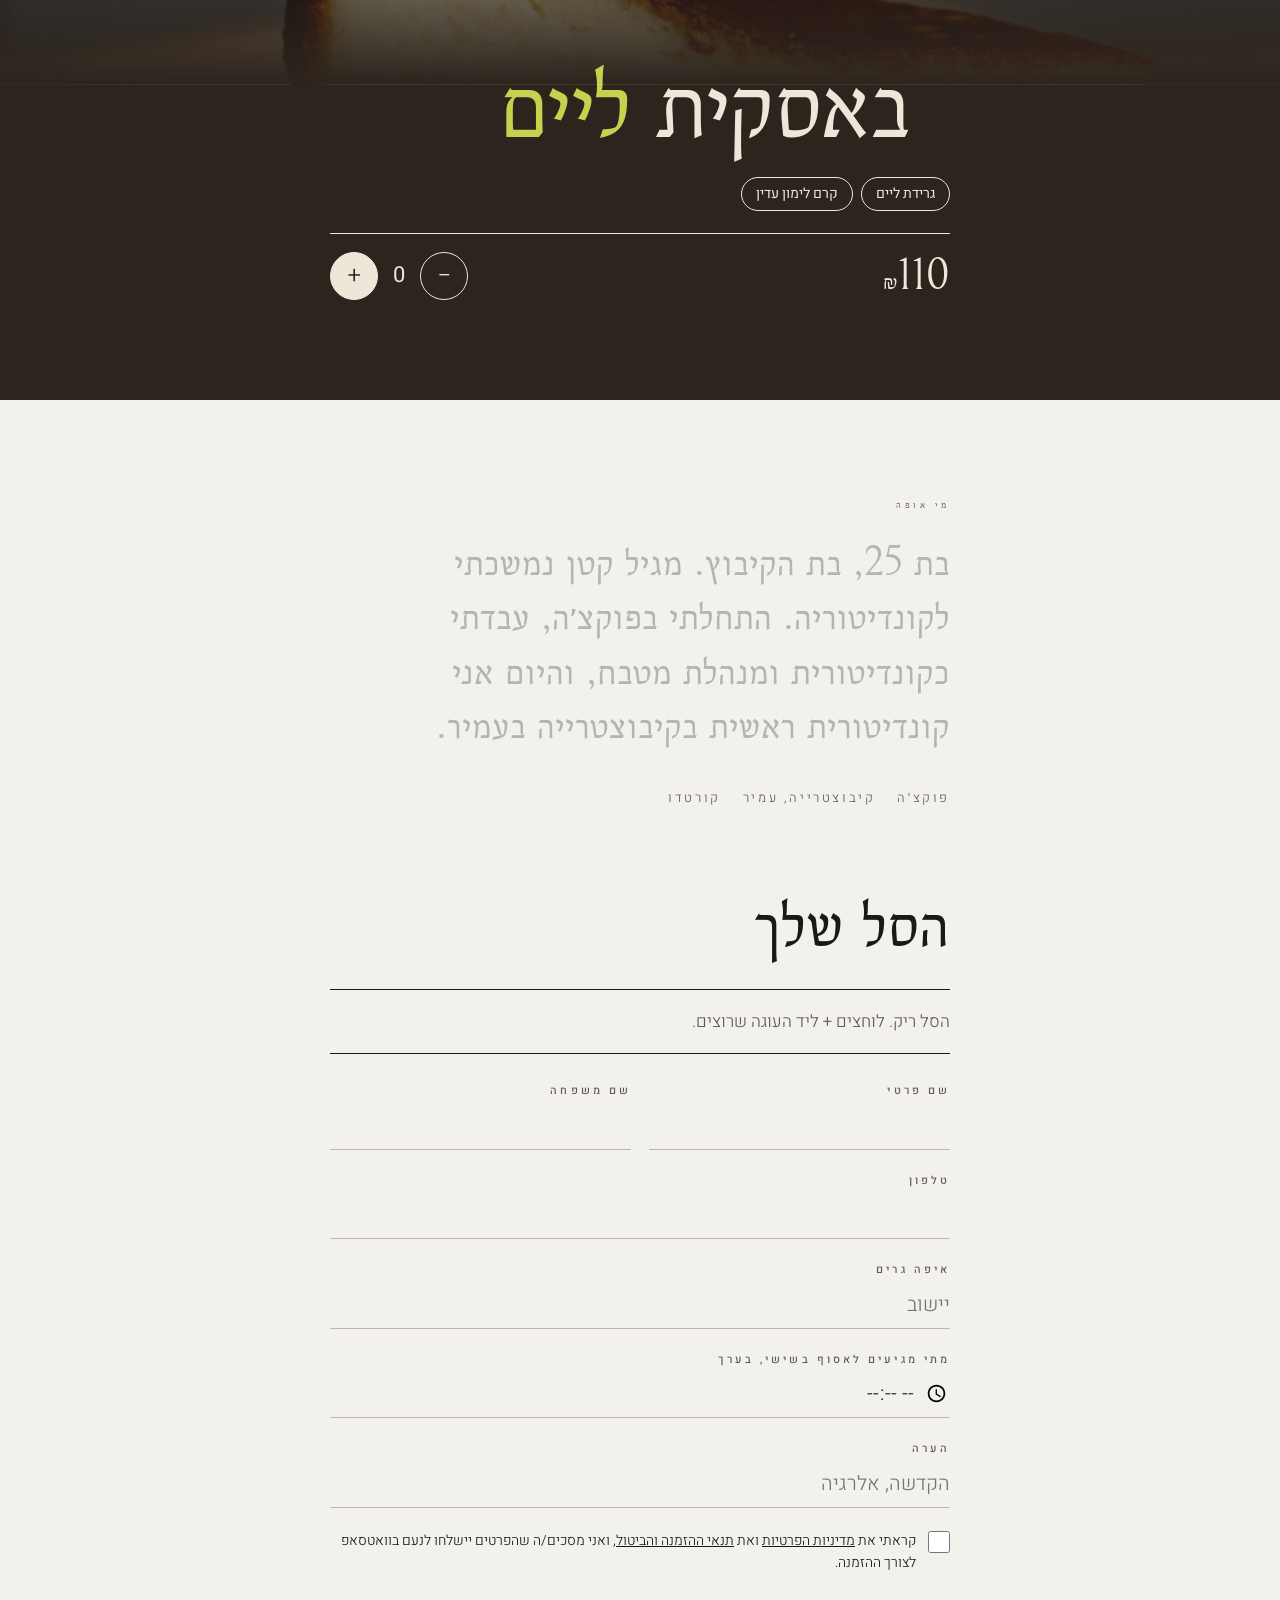
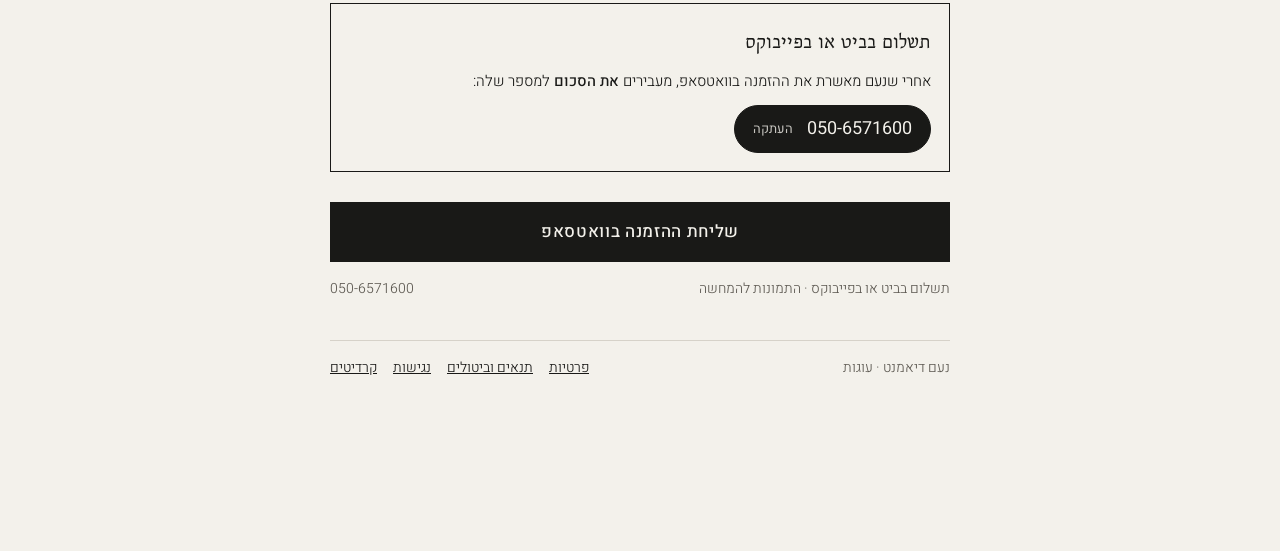
==== commit 61da1c0b: "Noam page: pay with Bit or PayBox Co-Authored-By: Claude Opus 5.5 <noreply@anthropic.com> Claude-Ses" ====
--- a/noam/index.html
+++ b/noam/index.html
@@ -121,6 +121,11 @@
 .legal{margin-top:40px;padding-top:16px;border-top:1px solid #d6d2c9;display:flex;flex-wrap:wrap;justify-content:space-between;gap:10px;font-size:14px;color:var(--soft)}
 .legal nav{display:flex;flex-wrap:wrap;gap:4px 16px}
 .legal a{color:var(--ink);min-height:24px}
+.pay{margin-top:30px;border:1px solid var(--ink);padding:18px;display:grid;gap:8px;font-size:15px}
+.pay>b{font-family:var(--display);font-weight:400;font-size:24px}
+.pay b b,.pay span b{font-family:inherit;font-size:inherit;font-weight:500}
+#copy{justify-self:start;display:flex;align-items:center;gap:14px;min-height:48px;padding:0 18px;border:1px solid var(--ink);border-radius:999px;background:var(--ink);color:var(--paper);font:400 18px var(--text);cursor:pointer;margin-top:4px}
+#copy small{font-size:13px;opacity:.8}
 /* floating bar */
 .bar{position:fixed;z-index:5;left:max(12px,env(safe-area-inset-left,0px));right:max(12px,env(safe-area-inset-right,0px));bottom:calc(12px + env(safe-area-inset-bottom,0px));
   background:var(--ink);color:var(--paper);border-radius:999px;display:flex;align-items:center;justify-content:space-between;padding:8px 8px 8px 22px;
@@ -179,8 +184,13 @@
       <label class="ok" for="ag"><input id="ag" type="checkbox" required><span>קראתי את <a href="legal.html#privacy" target="_blank">מדיניות הפרטיות</a> ואת <a href="legal.html#terms" target="_blank">תנאי ההזמנה והביטול</a>, ואני מסכים/ה שהפרטים יישלחו לנעם בוואטסאפ לצורך ההזמנה.</span></label>
     </form>
     <p class="err" id="err" role="alert" hidden></p>
+    <div class="pay" aria-labelledby="payh">
+      <b id="payh">תשלום בביט או בפייבוקס</b>
+      <span>אחרי שנעם מאשרת את ההזמנה בוואטסאפ, מעבירים <b id="payamt">את הסכום</b> למספר שלה:</span>
+      <button type="button" id="copy"><span dir="ltr">050-6571600</span><small id="copied">העתקה</small></button>
+    </div>
     <a class="cta" id="cta" href="https://wa.me/972506571600" target="_blank" rel="noopener">שליחת ההזמנה בוואטסאפ</a>
-    <div class="fine"><span>תשלום באיסוף · התמונות להמחשה</span><span dir="ltr">050-6571600</span></div>
+    <div class="fine"><span>תשלום בביט או בפייבוקס · התמונות להמחשה</span><span dir="ltr">050-6571600</span></div>
     <footer class="legal"><span>נעם דיאמנט · עוגות</span><nav aria-label="מידע משפטי"><a href="legal.html#privacy">פרטיות</a><a href="legal.html#terms">תנאים וביטולים</a><a href="legal.html#access">נגישות</a><a href="legal.html#credits">קרדיטים</a></nav></footer>
   </div>
 </section>
@@ -227,13 +237,19 @@
     ?picked.map(m=>`<div class="r"><span class="nm">${m.plain}</span><span class="mini"><button type="button" data-id="${m.id}" data-d="-1" aria-label="פחות ${m.plain}">−</button><span>${q[m.id]}</span><button type="button" data-id="${m.id}" data-d="1" aria-label="עוד ${m.plain}">+</button></span><span class="ln">₪${m.price*q[m.id]}</span></div>`).join('')+`<div class="r tot"><span class="nm">סה״כ</span><span class="ln">₪${total}</span></div>`
     :'<div class="empty">הסל ריק. לוחצים + ליד העוגה שרוצים.</div>';
   const [fn,ln,ph,ct,tm]=req.map(i=>i.value.trim());
-  const msg=['היי נעם, אשמח להזמין:',...picked.map(m=>`${q[m.id]} × ${m.plain} (₪${m.price*q[m.id]})`),`סה״כ ₪${total}`,'',`שם: ${fn} ${ln}`,`טלפון: ${ph}`,`גר/ה ב: ${ct}`,`מגיע/ה לאסוף בשישי בסביבות ${tm}`,nt.value?`הערה: ${nt.value}`:null].filter(x=>x!==null).join('\n');
+  const msg=['*הזמנה חדשה לשישי*','','*העוגות*',...picked.map(m=>`• ${q[m.id]} × ${m.plain}  ₪${m.price*q[m.id]}`),`*סה״כ לתשלום: ₪${total}*`,'','*פרטי המזמין/ה*',`שם: ${fn} ${ln}`,`טלפון: ${ph}`,`יישוב: ${ct}`,`איסוף: שישי בסביבות ${tm}, קורטדו`,'תשלום: ביט או פייבוקס',...(nt.value.trim()?[`הערה: ${nt.value.trim()}`]:[])].join('\n');
   $('cta').href='https://wa.me/972506571600?text='+encodeURIComponent(msg);
   $('sum').textContent='₪'+total;
+  $('payamt').textContent=total?'₪'+total:'את הסכום';
   $('cnt').textContent=count===1?'עוגה אחת בסל':count+' עוגות בסל';
   $('bar').classList.toggle('on',total>0&&!nearOrder);
 }
 $('ag').addEventListener('change',()=>{$('ag').parentElement.classList.remove('bad');$('err').hidden=true});
+$('copy').addEventListener('click',()=>{
+  const done=()=>{$('copied').textContent='הועתק';setTimeout(()=>$('copied').textContent='העתקה',1800)};
+  const sel=()=>{const r=document.createRange();r.selectNodeContents($('copy').firstChild);const g=getSelection();g.removeAllRanges();g.addRange(r)};
+  try{navigator.clipboard.writeText('0506571600').then(done,sel)}catch(e){sel()}
+});
 $('cta').addEventListener('click',e=>{
   const missing=req.filter(i=>!i.value.trim()||(i.id==='ph'&&i.value.replace(/\D/g,'').length<9));
   const noAgree=!$('ag').checked;$('ag').parentElement.classList.toggle('bad',noAgree);
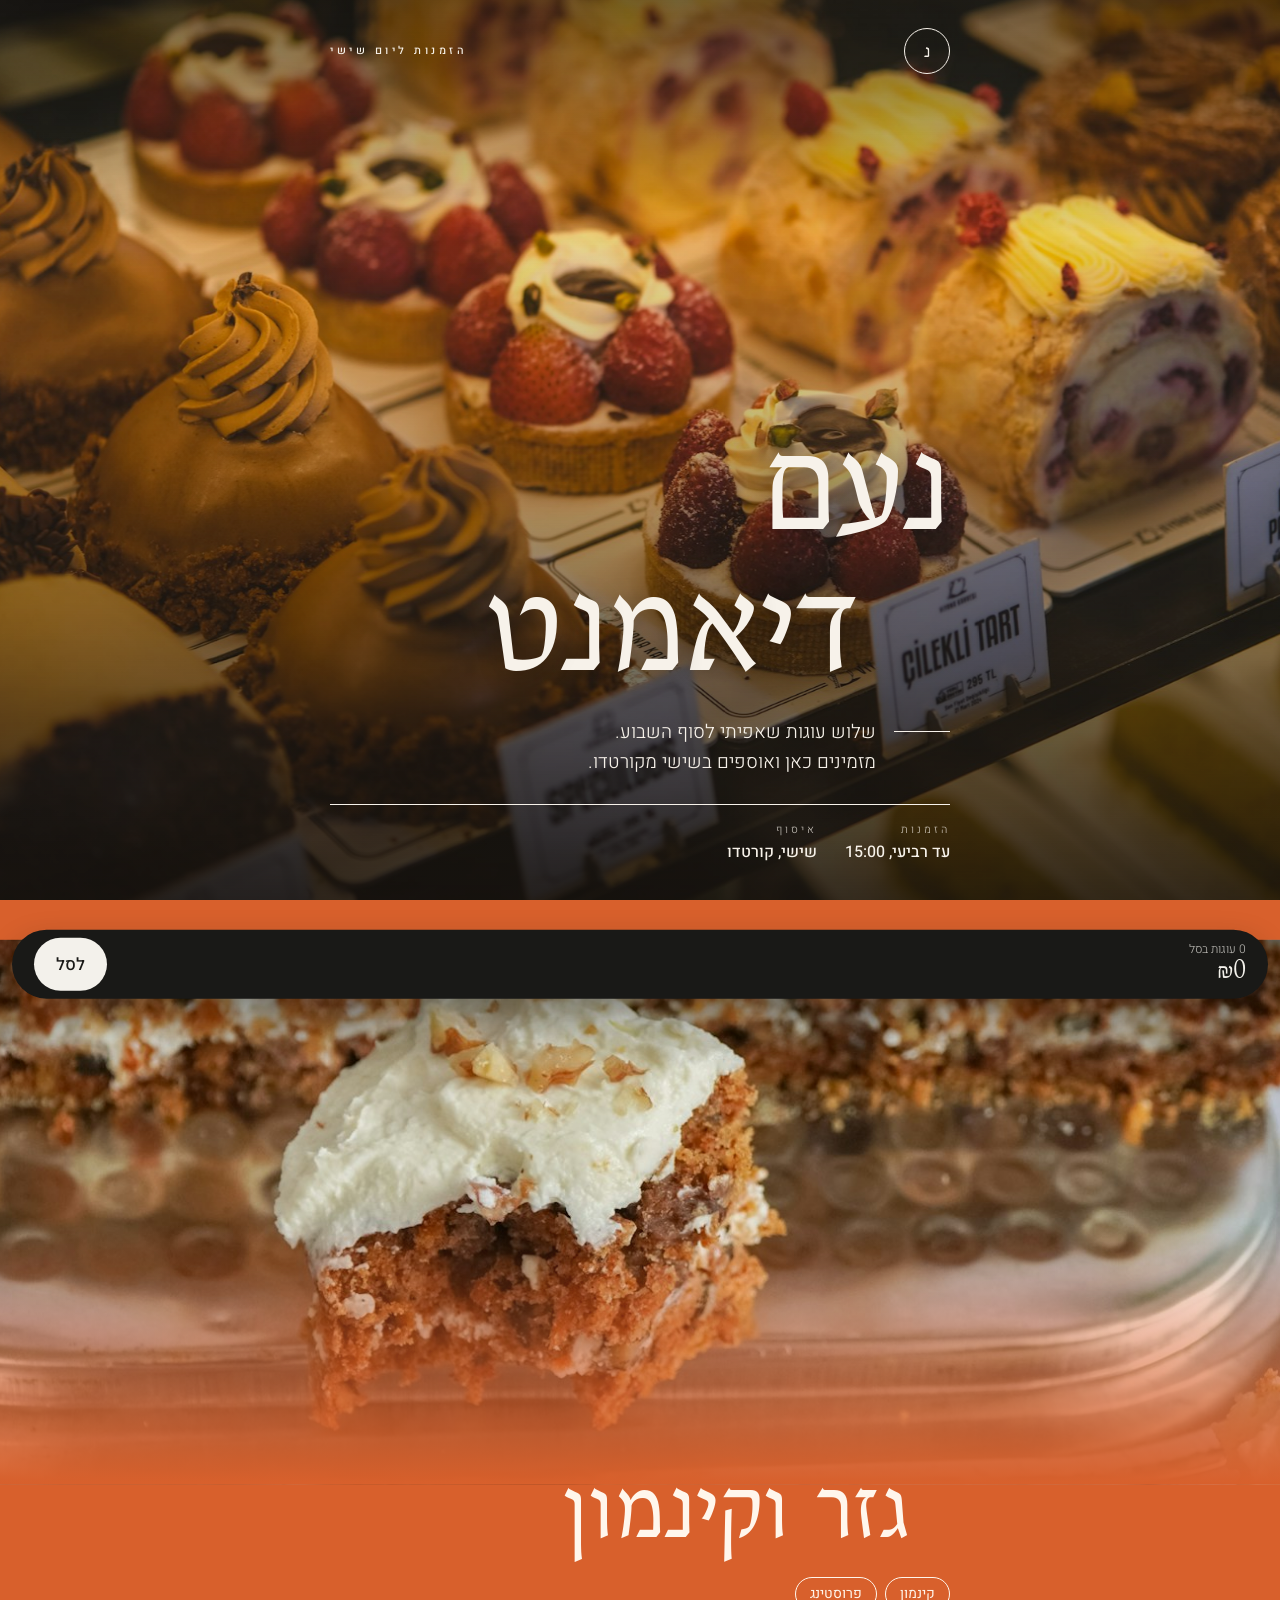
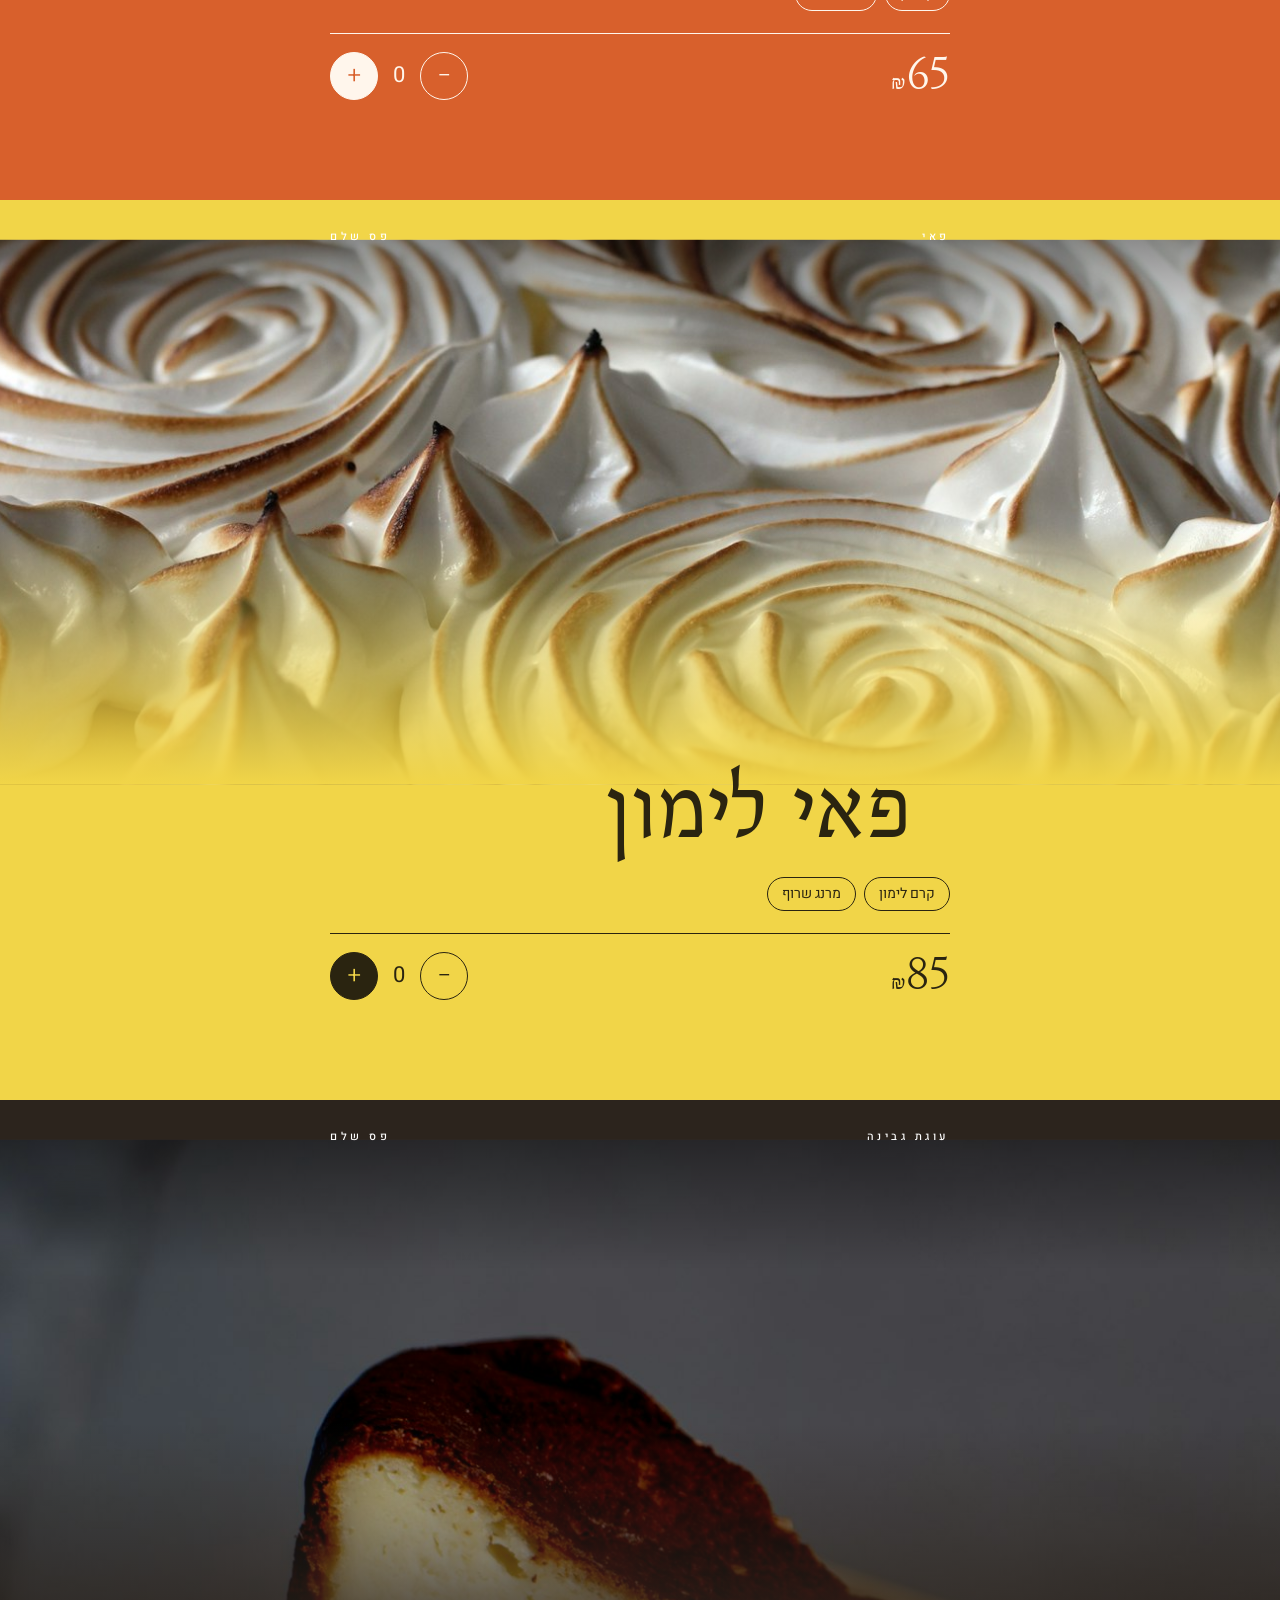
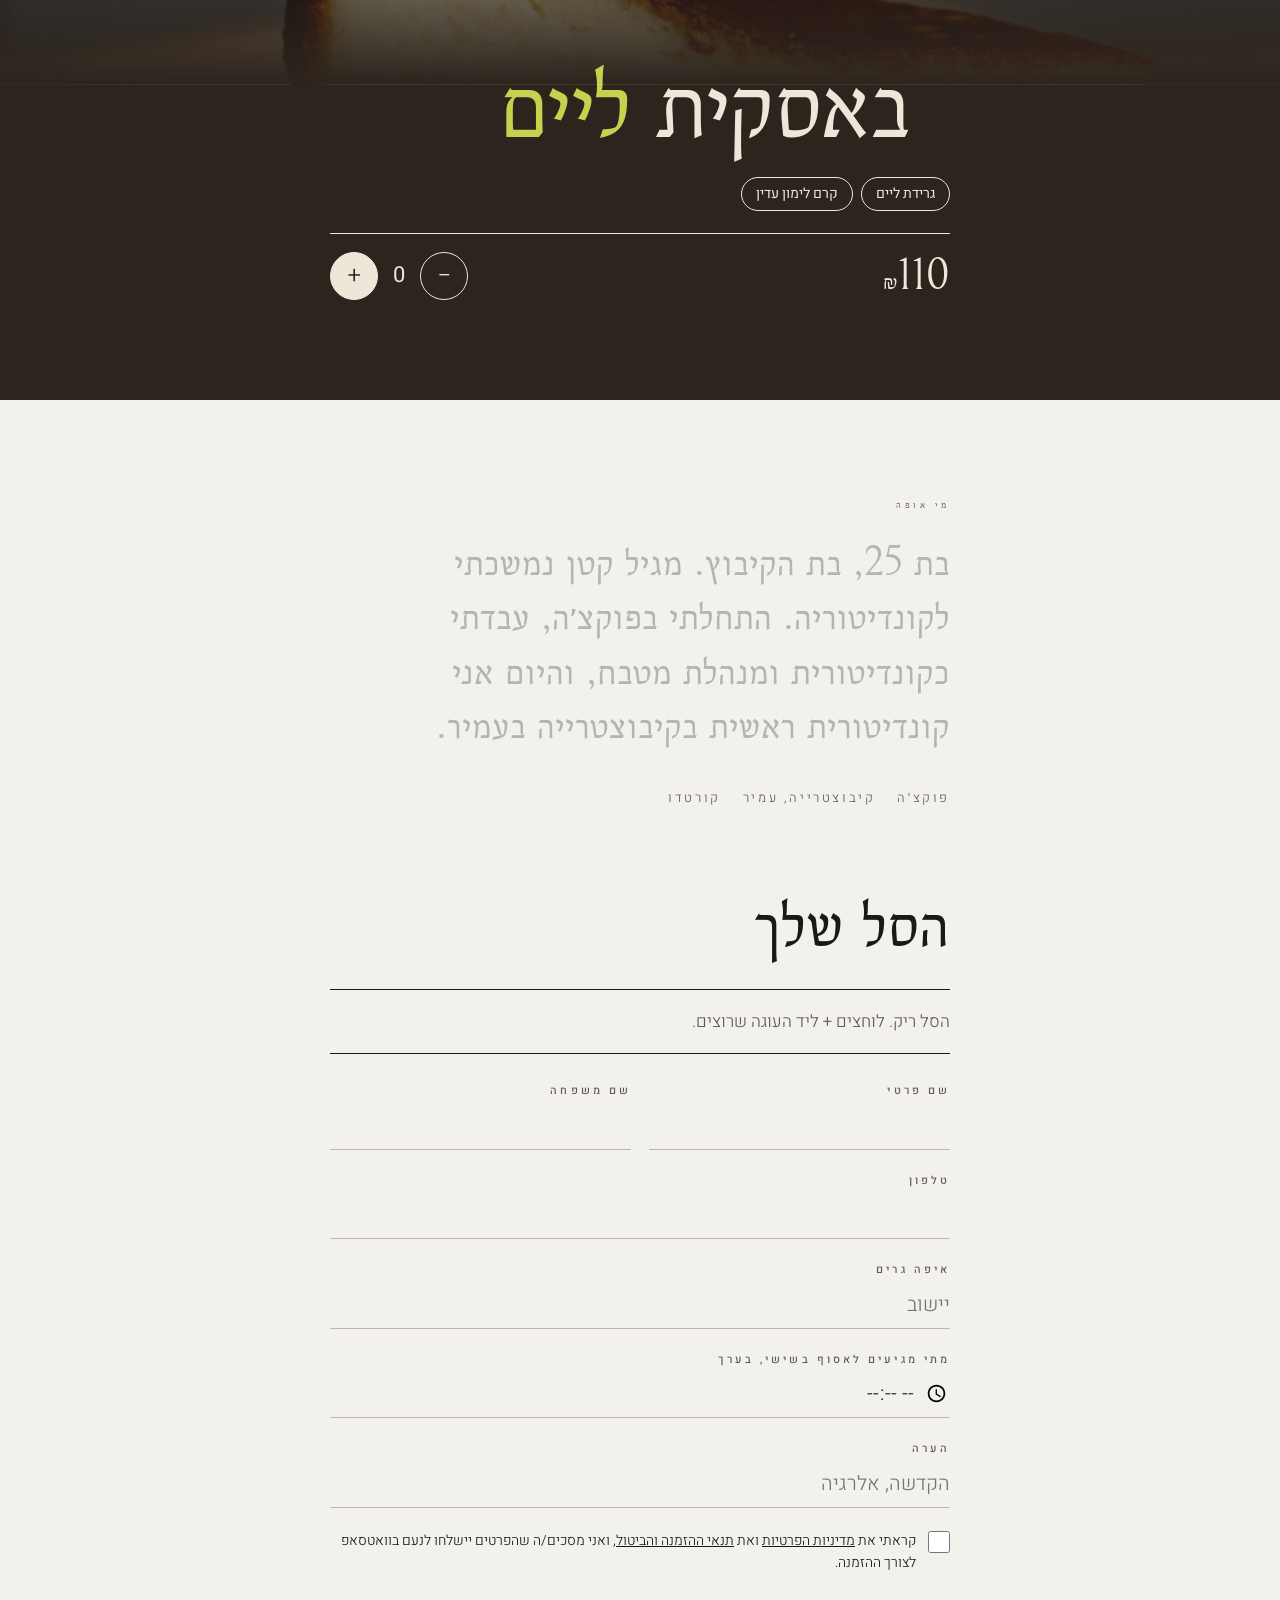
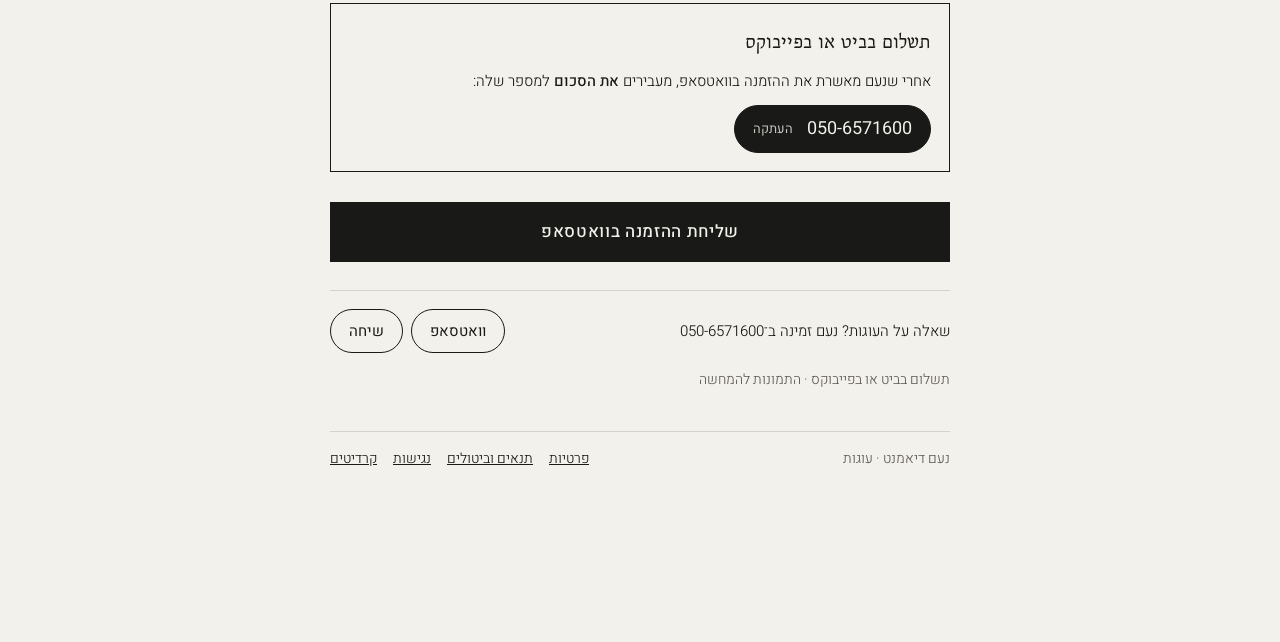
==== commit d726ab25: "Noam page: contact line for questions Co-Authored-By: Claude Opus 5.5 <noreply@anthropic.com> Claude" ====
--- a/noam/index.html
+++ b/noam/index.html
@@ -126,6 +126,9 @@
 .pay b b,.pay span b{font-family:inherit;font-size:inherit;font-weight:500}
 #copy{justify-self:start;display:flex;align-items:center;gap:14px;min-height:48px;padding:0 18px;border:1px solid var(--ink);border-radius:999px;background:var(--ink);color:var(--paper);font:400 18px var(--text);cursor:pointer;margin-top:4px}
 #copy small{font-size:13px;opacity:.8}
+.ask{margin-top:28px;padding-top:18px;border-top:1px solid #d6d2c9;display:flex;flex-wrap:wrap;justify-content:space-between;align-items:center;gap:12px;font-size:15px}
+.ask-links{display:flex;gap:8px}
+.ask-links a{display:inline-flex;align-items:center;min-height:44px;padding:0 18px;border:1px solid var(--ink);border-radius:999px;color:var(--ink);text-decoration:none;font-weight:400}
 /* floating bar */
 .bar{position:fixed;z-index:5;left:max(12px,env(safe-area-inset-left,0px));right:max(12px,env(safe-area-inset-right,0px));bottom:calc(12px + env(safe-area-inset-bottom,0px));
   background:var(--ink);color:var(--paper);border-radius:999px;display:flex;align-items:center;justify-content:space-between;padding:8px 8px 8px 22px;
@@ -190,7 +193,8 @@
       <button type="button" id="copy"><span dir="ltr">050-6571600</span><small id="copied">העתקה</small></button>
     </div>
     <a class="cta" id="cta" href="https://wa.me/972506571600" target="_blank" rel="noopener">שליחת ההזמנה בוואטסאפ</a>
-    <div class="fine"><span>תשלום בביט או בפייבוקס · התמונות להמחשה</span><span dir="ltr">050-6571600</span></div>
+    <div class="ask"><span>שאלה על העוגות? נעם זמינה ב־<span dir="ltr">050-6571600</span></span><span class="ask-links"><a href="https://wa.me/972506571600" target="_blank" rel="noopener">וואטסאפ</a><a href="tel:+972506571600">שיחה</a></span></div>
+    <div class="fine"><span>תשלום בביט או בפייבוקס · התמונות להמחשה</span></div>
     <footer class="legal"><span>נעם דיאמנט · עוגות</span><nav aria-label="מידע משפטי"><a href="legal.html#privacy">פרטיות</a><a href="legal.html#terms">תנאים וביטולים</a><a href="legal.html#access">נגישות</a><a href="legal.html#credits">קרדיטים</a></nav></footer>
   </div>
 </section>
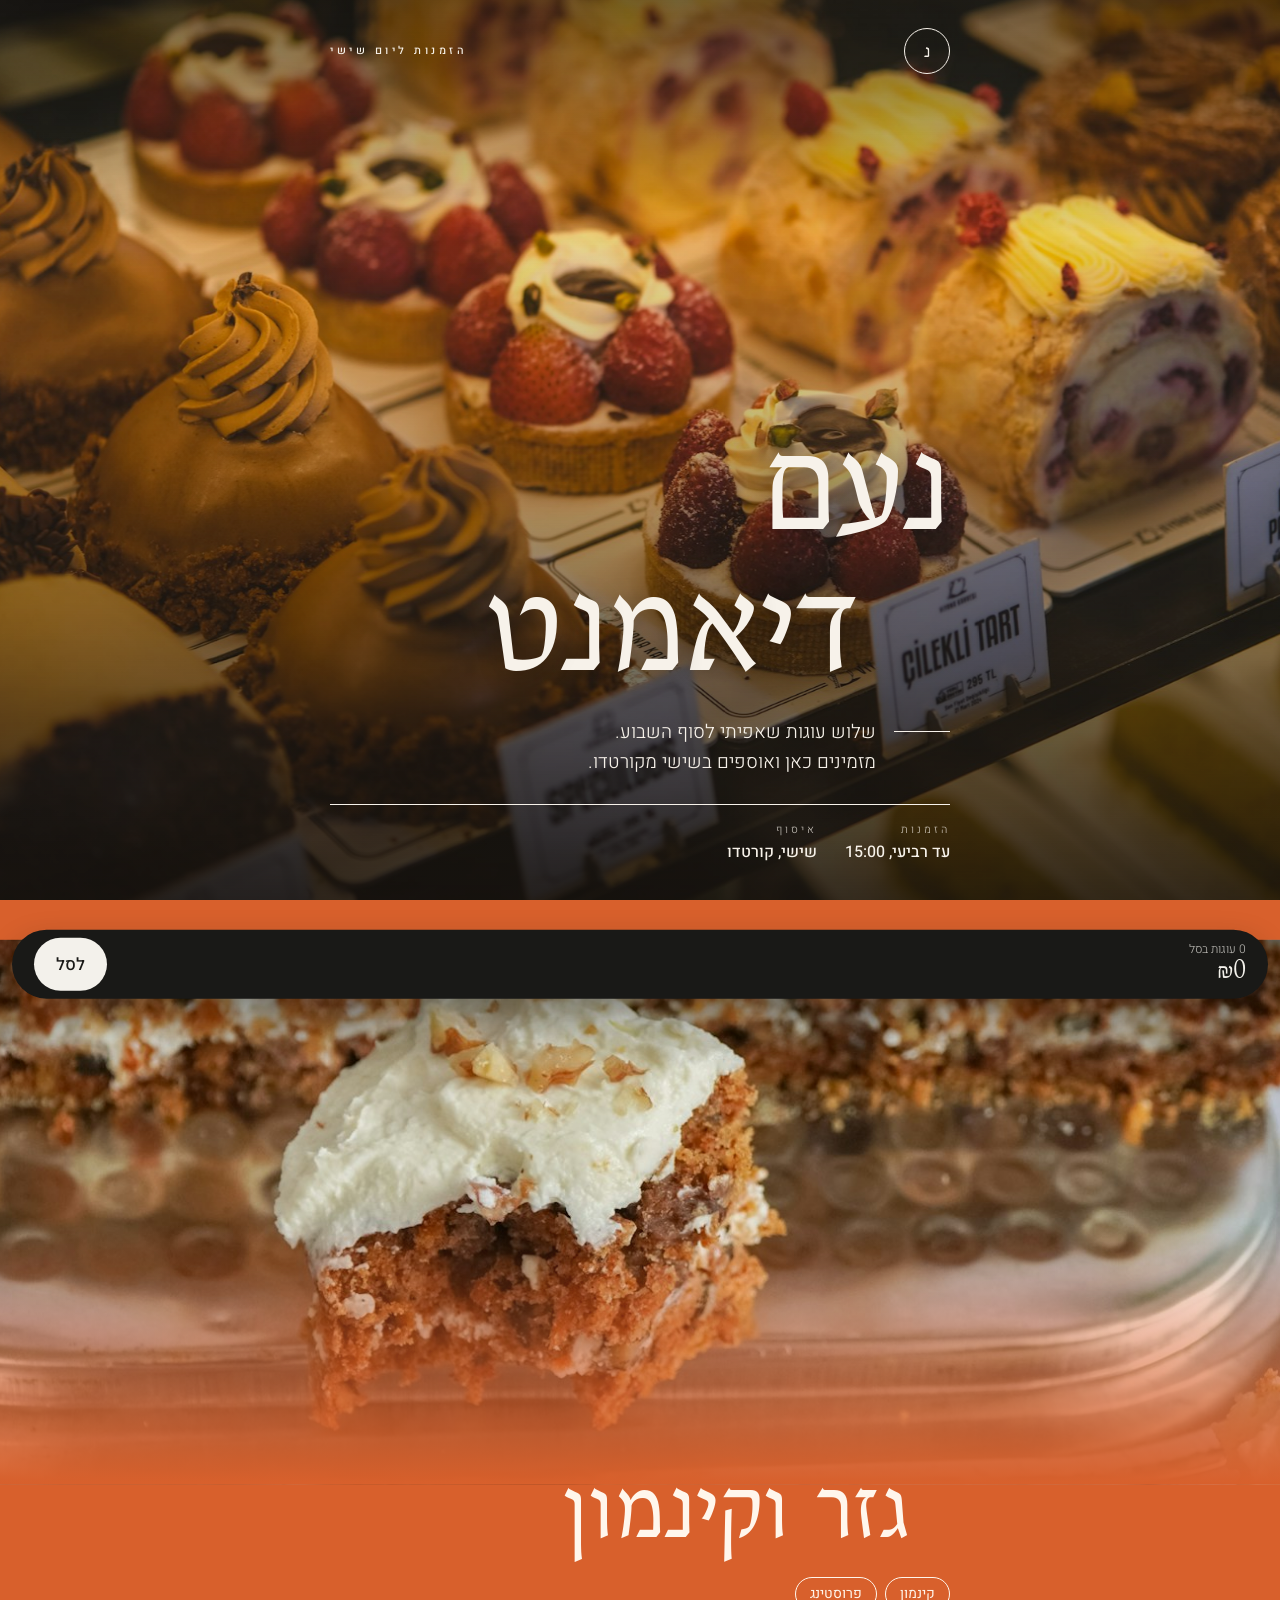
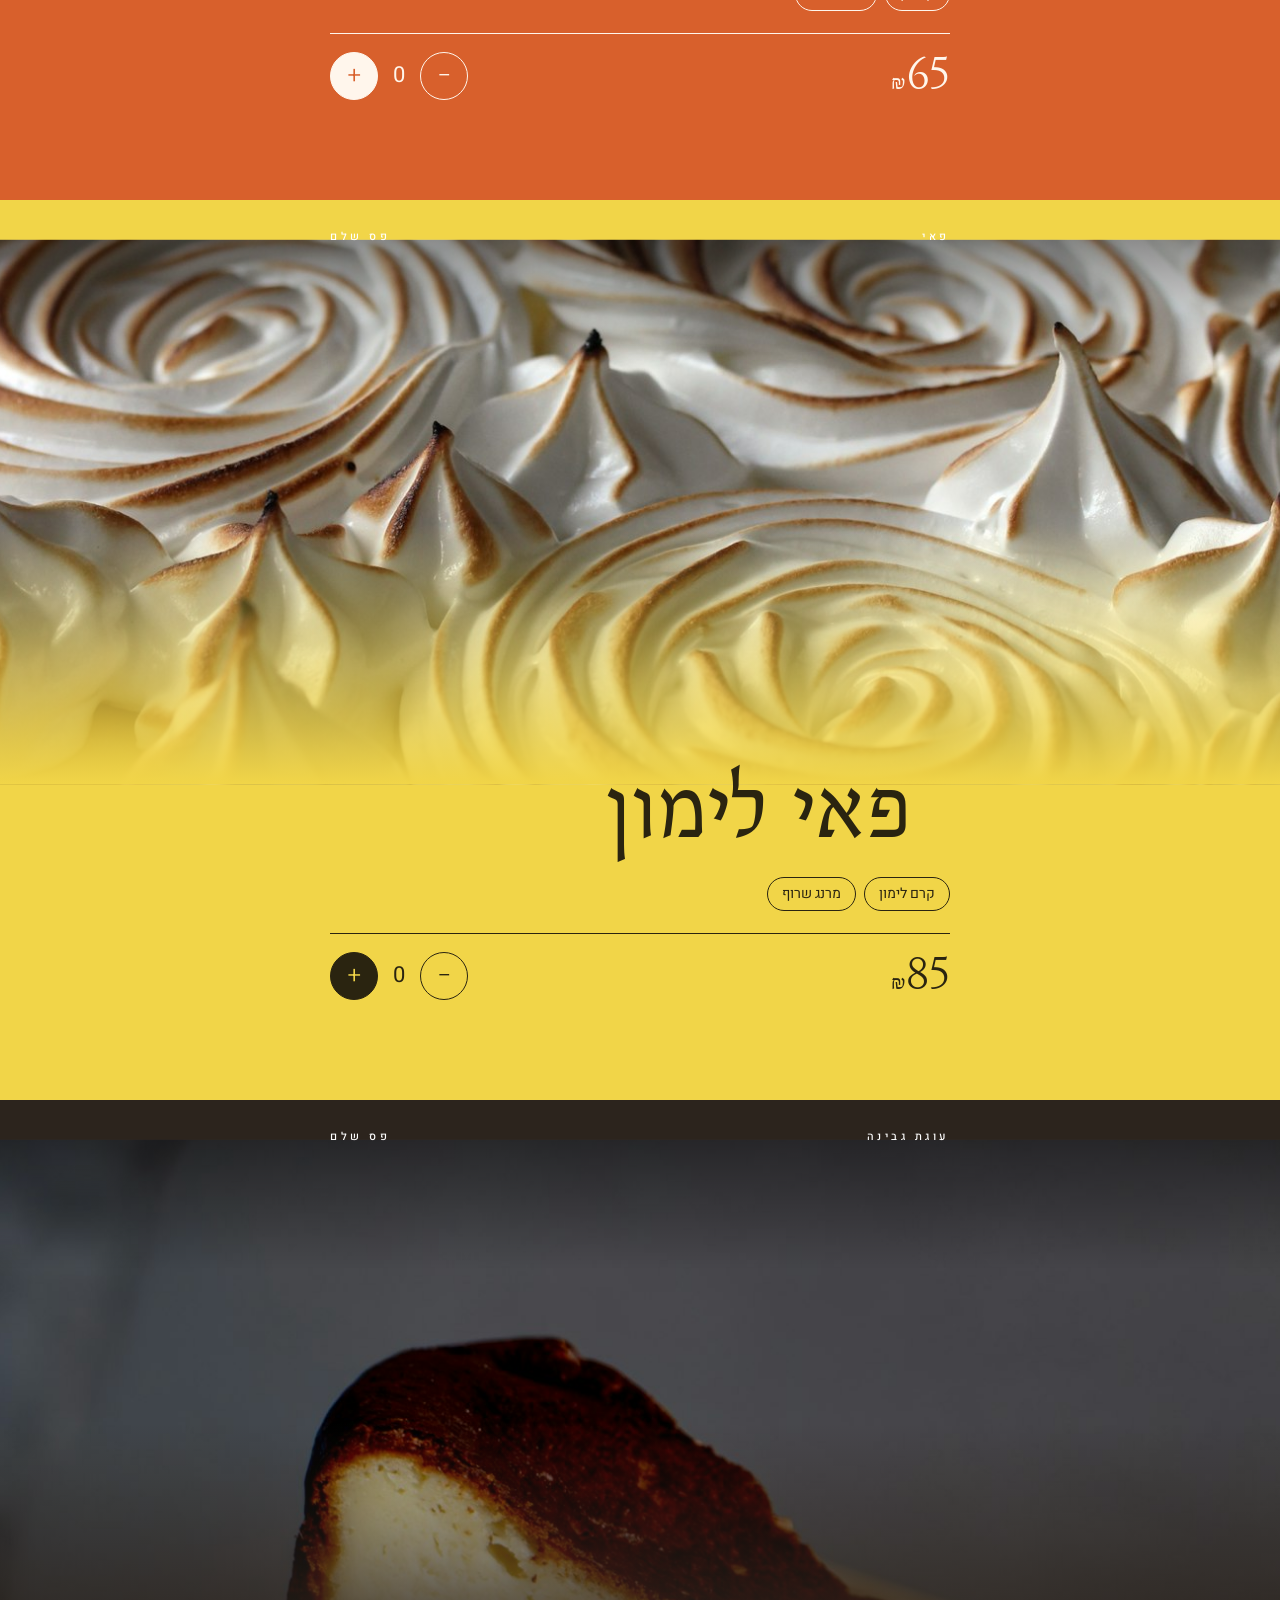
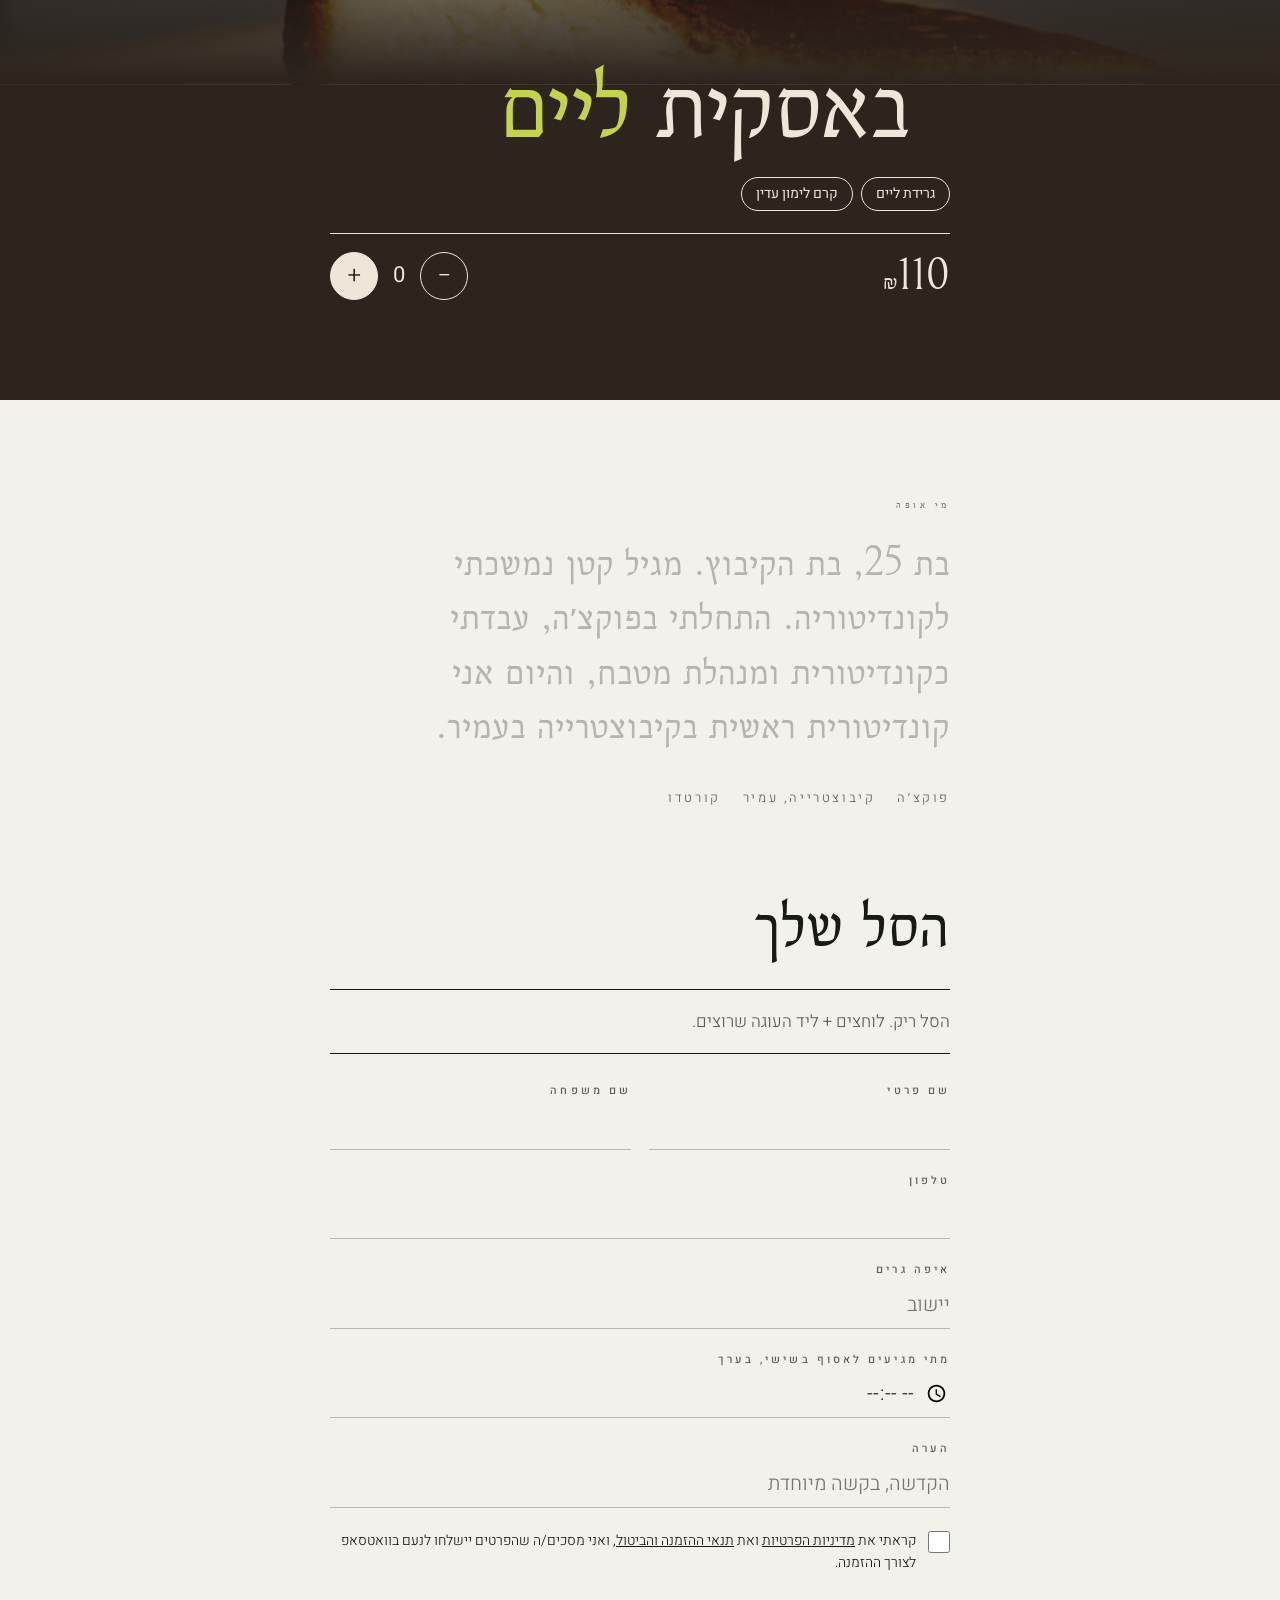
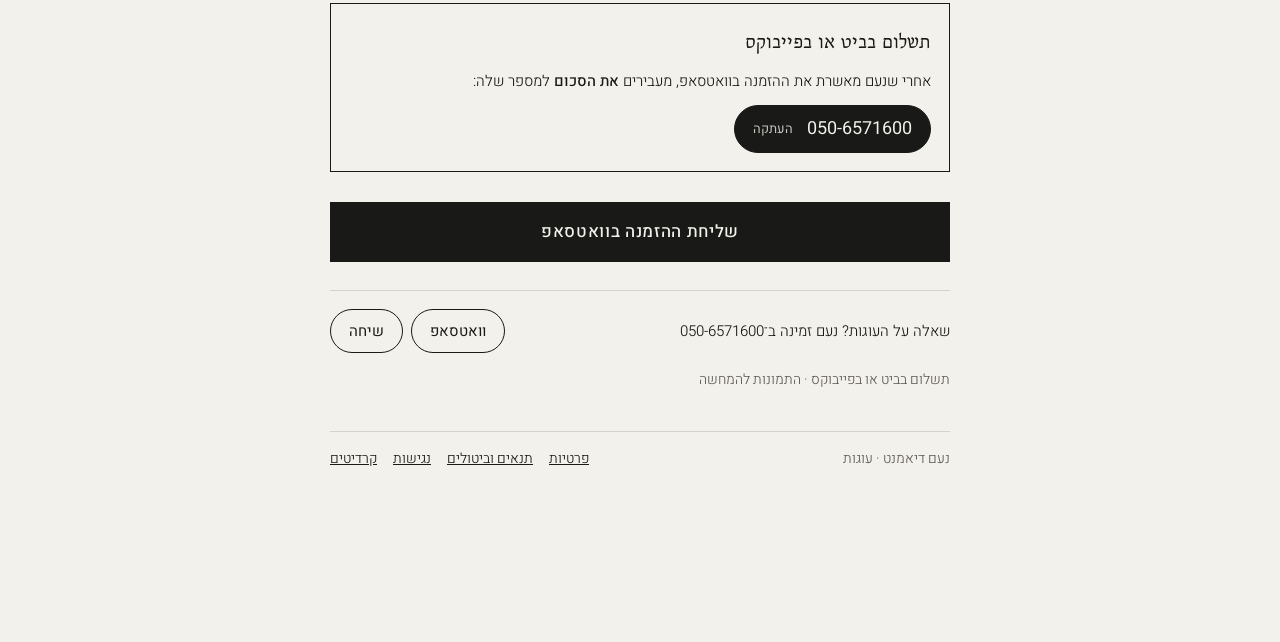
==== commit 54797ee5: "Noam page: remove allergy mentions Co-Authored-By: Claude Opus 5.5 <noreply@anthropic.com> Claude-Se" ====
--- a/noam/index.html
+++ b/noam/index.html
@@ -103,6 +103,8 @@
 .two{display:grid;grid-template-columns:1fr 1fr;gap:18px}
 .two label{min-width:0}.two input{width:100%}
 .fields input[type=tel],.fields input[type=time]{text-align:right}
+.fields input[type=time]{width:100%;min-width:0;-webkit-appearance:none;appearance:none;display:block;min-height:48px;line-height:48px}
+.fields input[type=time]::-webkit-date-and-time-value{text-align:right}
 .fields input.bad{border-bottom-color:#b3261e}
 .fields label.ok{display:flex;gap:12px;align-items:flex-start;letter-spacing:0;font-size:14px;font-weight:300;color:var(--ink);line-height:1.55}
 .fields label.ok input{width:22px;height:22px;margin:1px 0 0;flex:none;accent-color:var(--ink)}
@@ -183,7 +185,7 @@
       <label for="ph">טלפון<input id="ph" type="tel" inputmode="tel" autocomplete="tel" dir="ltr" required></label>
       <label for="ct">איפה גרים<input id="ct" autocomplete="address-level2" placeholder="יישוב" required></label>
       <label for="tm">מתי מגיעים לאסוף בשישי, בערך<input id="tm" type="time" step="900" required></label>
-      <label for="nt">הערה<input id="nt" placeholder="הקדשה, אלרגיה"></label>
+      <label for="nt">הערה<input id="nt" placeholder="הקדשה, בקשה מיוחדת"></label>
       <label class="ok" for="ag"><input id="ag" type="checkbox" required><span>קראתי את <a href="legal.html#privacy" target="_blank">מדיניות הפרטיות</a> ואת <a href="legal.html#terms" target="_blank">תנאי ההזמנה והביטול</a>, ואני מסכים/ה שהפרטים יישלחו לנעם בוואטסאפ לצורך ההזמנה.</span></label>
     </form>
     <p class="err" id="err" role="alert" hidden></p>
